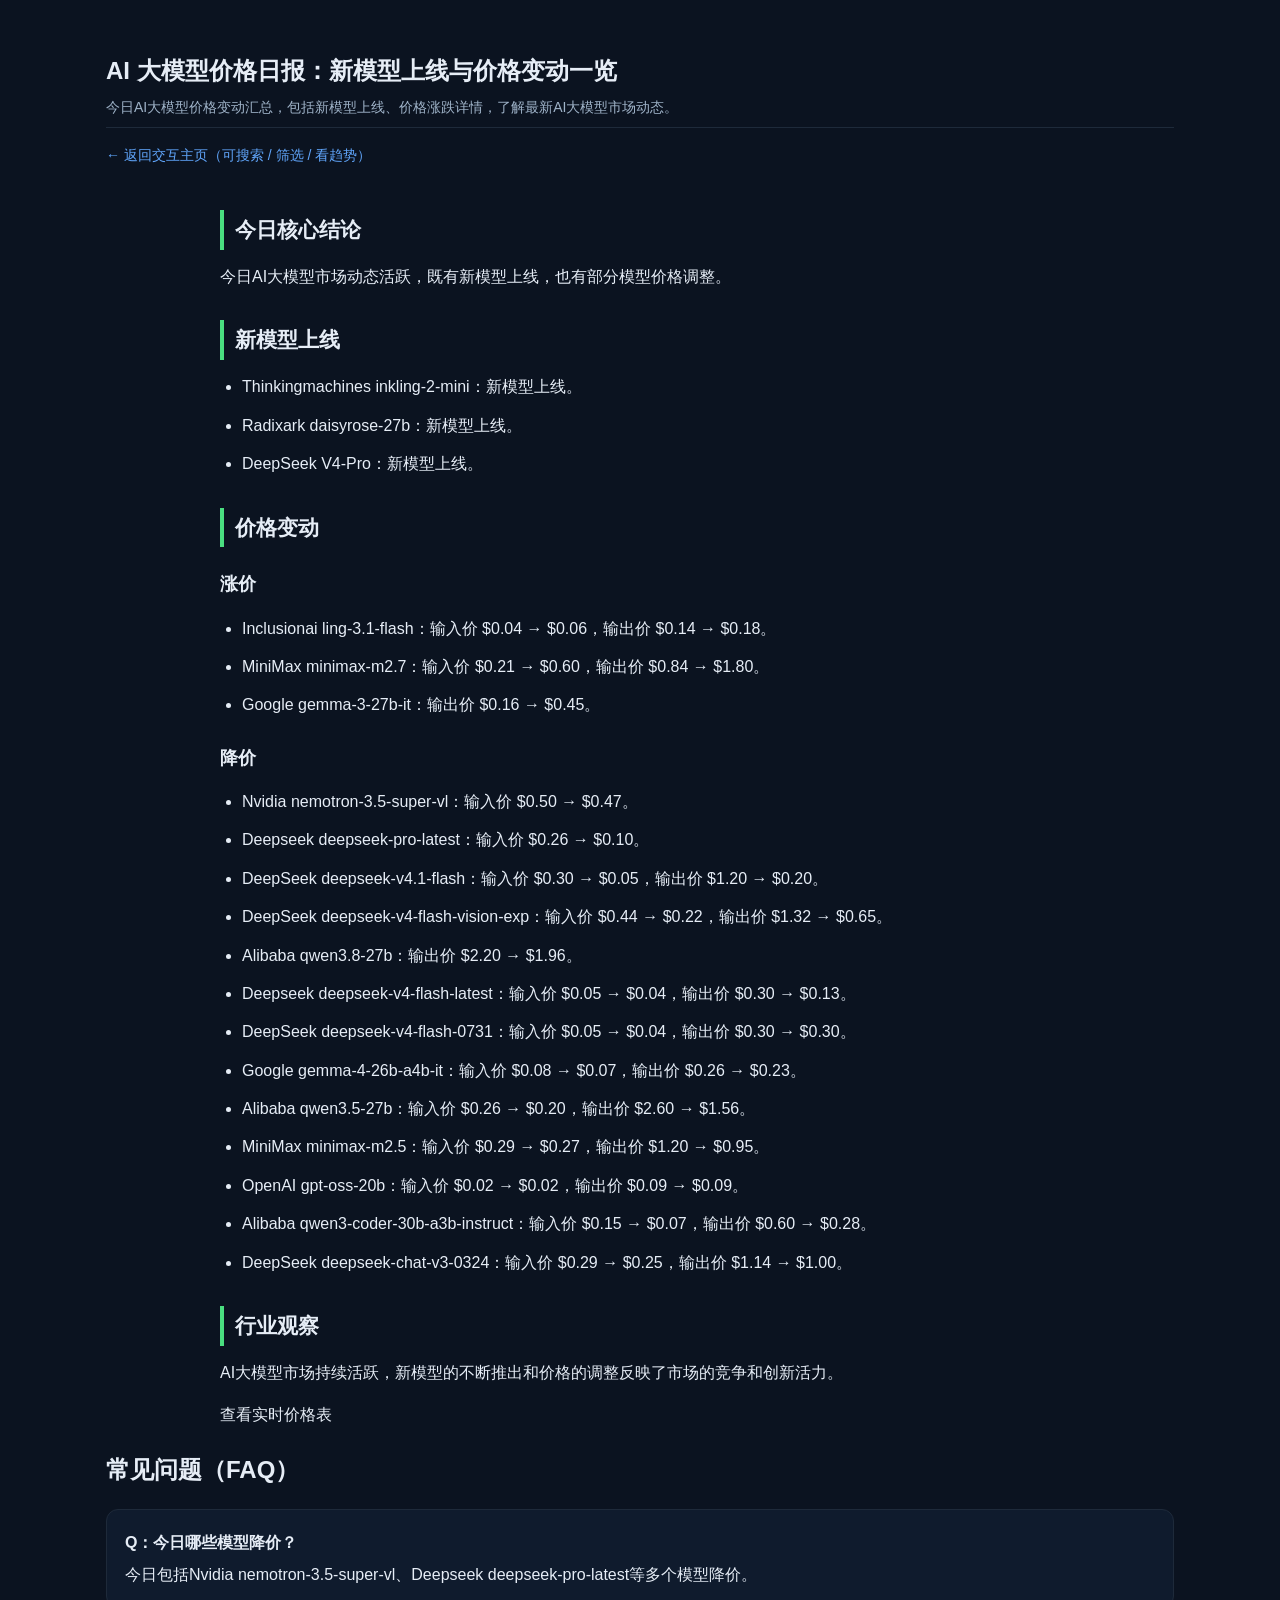
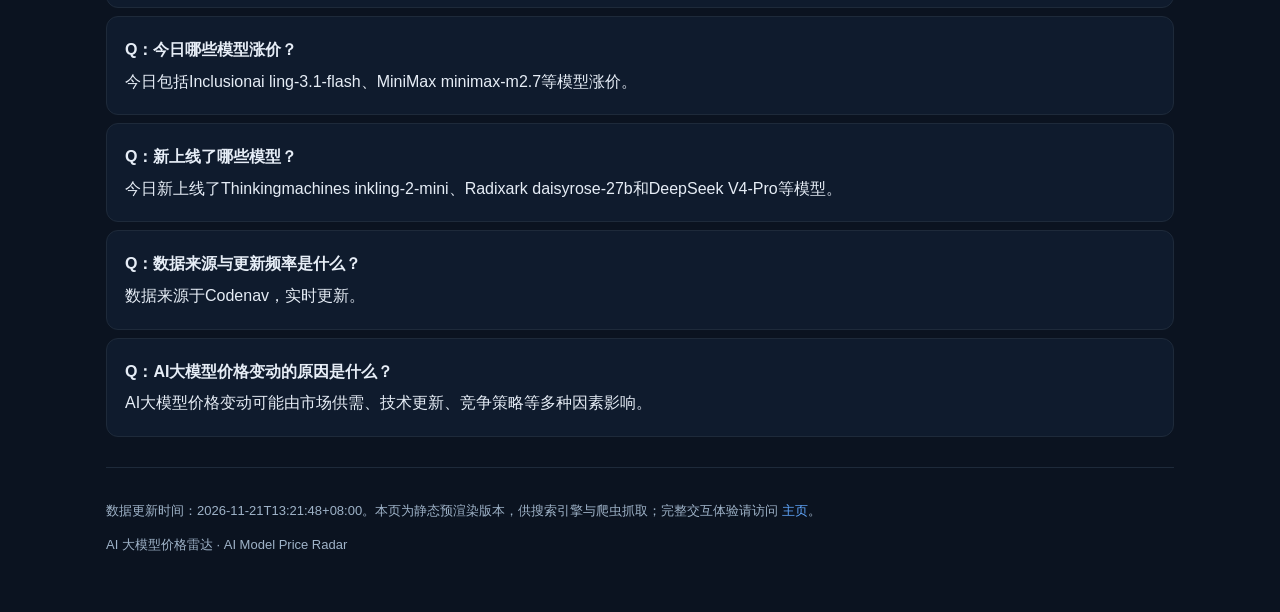
==== website/article.html @ 48f28171 "chore(data): daily price update 2026-11-21" ====
<!DOCTYPE html>
<html lang="zh-CN">
<head>
<meta charset="UTF-8">
<meta name="viewport" content="width=device-width, initial-scale=1.0">
<title>AI 大模型价格日报：新模型上线与价格变动一览</title>
<meta name="description" content="今日AI大模型价格变动汇总，包括新模型上线、价格涨跌详情，了解最新AI大模型市场动态。">
<meta name="keywords" content="AI大模型, 价格变动, 新模型上线, 价格日报, 降价, 涨价, OpenAI, DeepSeek, MiniMax, Alibaba">
<meta property="og:title" content="AI 大模型价格日报：新模型上线与价格变动一览">
<meta property="og:description" content="今日AI大模型价格变动汇总，包括新模型上线、价格涨跌详情，了解最新AI大模型市场动态。">
<meta property="og:type" content="article">
<link rel="canonical" href="https://www.codenav.cn/article.html">
<script type="application/ld+json">{"@context": "https://schema.org", "@type": "Article", "headline": "AI 大模型价格日报：新模型上线与价格变动一览", "description": "今日AI大模型价格变动汇总，包括新模型上线、价格涨跌详情，了解最新AI大模型市场动态。", "datePublished": "2026-11-21", "dateModified": "2026-11-21", "author": {"@type": "Organization", "name": "AI 大模型价格雷达"}, "publisher": {"@type": "Organization", "name": "AI 大模型价格雷达"}, "mainEntityOfPage": {"@type": "WebPage", "@id": "https://www.codenav.cn/article.html"}}</script>
<script type="application/ld+json">{"@context": "https://schema.org", "@type": "FAQPage", "mainEntity": [{"@type": "Question", "name": "今日哪些模型降价？", "acceptedAnswer": {"@type": "Answer", "text": "今日包括Nvidia nemotron-3.5-super-vl、Deepseek deepseek-pro-latest等多个模型降价。"}}, {"@type": "Question", "name": "今日哪些模型涨价？", "acceptedAnswer": {"@type": "Answer", "text": "今日包括Inclusionai ling-3.1-flash、MiniMax minimax-m2.7等模型涨价。"}}, {"@type": "Question", "name": "新上线了哪些模型？", "acceptedAnswer": {"@type": "Answer", "text": "今日新上线了Thinkingmachines inkling-2-mini、Radixark daisyrose-27b和DeepSeek V4-Pro等模型。"}}, {"@type": "Question", "name": "数据来源与更新频率是什么？", "acceptedAnswer": {"@type": "Answer", "text": "数据来源于Codenav，实时更新。"}}, {"@type": "Question", "name": "AI大模型价格变动的原因是什么？", "acceptedAnswer": {"@type": "Answer", "text": "AI大模型价格变动可能由市场供需、技术更新、竞争策略等多种因素影响。"}}]}</script>
</head>
<body>
<div class="container">
<header><h1>AI 大模型价格日报：新模型上线与价格变动一览</h1><p class="sub">今日AI大模型价格变动汇总，包括新模型上线、价格涨跌详情，了解最新AI大模型市场动态。</p></header>
<a class="back" href="https://www.codenav.cn/">← 返回交互主页（可搜索 / 筛选 / 看趋势）</a>
<div class="article"><h2>今日核心结论</h2>
<p>今日AI大模型市场动态活跃，既有新模型上线，也有部分模型价格调整。</p>
<h2>新模型上线</h2>
<ul>
<li><a href="https://www.thinkingmachines.ai/" target="_blank" rel="noopener">Thinkingmachines inkling-2-mini</a>：新模型上线。</li>
<li><a href="https://openrouter.ai/models/radixark/daisyrose-27b" target="_blank" rel="noopener">Radixark daisyrose-27b</a>：新模型上线。</li>
<li><a href="https://api-docs.deepseek.com/quick_start/pricing" target="_blank" rel="noopener">DeepSeek V4-Pro</a>：新模型上线。</li>
</ul>
<h2>价格变动</h2>
<h3>涨价</h3>
<ul>
<li><a href="https://huggingface.co/inclusionAI" target="_blank" rel="noopener">Inclusionai ling-3.1-flash</a>：输入价 $0.04 → $0.06，输出价 $0.14 → $0.18。</li>
<li><a href="https://platform.minimax.io/" target="_blank" rel="noopener">MiniMax minimax-m2.7</a>：输入价 $0.21 → $0.60，输出价 $0.84 → $1.80。</li>
<li><a href="https://ai.google.dev/pricing" target="_blank" rel="noopener">Google gemma-3-27b-it</a>：输出价 $0.16 → $0.45。</li>
</ul>
<h3>降价</h3>
<ul>
<li><a href="https://build.nvidia.com/" target="_blank" rel="noopener">Nvidia nemotron-3.5-super-vl</a>：输入价 $0.50 → $0.47。</li>
<li><a href="https://api-docs.deepseek.com/quick_start/pricing" target="_blank" rel="noopener">Deepseek deepseek-pro-latest</a>：输入价 $0.26 → $0.10。</li>
<li><a href="https://api-docs.deepseek.com/quick_start/pricing" target="_blank" rel="noopener">DeepSeek deepseek-v4.1-flash</a>：输入价 $0.30 → $0.05，输出价 $1.20 → $0.20。</li>
<li><a href="https://api-docs.deepseek.com/quick_start/pricing" target="_blank" rel="noopener">DeepSeek deepseek-v4-flash-vision-exp</a>：输入价 $0.44 → $0.22，输出价 $1.32 → $0.65。</li>
<li><a href="https://help.aliyun.com/zh/model-studio/models" target="_blank" rel="noopener">Alibaba qwen3.8-27b</a>：输出价 $2.20 → $1.96。</li>
<li><a href="https://api-docs.deepseek.com/quick_start/pricing" target="_blank" rel="noopener">Deepseek deepseek-v4-flash-latest</a>：输入价 $0.05 → $0.04，输出价 $0.30 → $0.13。</li>
<li><a href="https://api-docs.deepseek.com/quick_start/pricing" target="_blank" rel="noopener">DeepSeek deepseek-v4-flash-0731</a>：输入价 $0.05 → $0.04，输出价 $0.30 → $0.30。</li>
<li><a href="https://ai.google.dev/pricing" target="_blank" rel="noopener">Google gemma-4-26b-a4b-it</a>：输入价 $0.08 → $0.07，输出价 $0.26 → $0.23。</li>
<li><a href="https://help.aliyun.com/zh/model-studio/models" target="_blank" rel="noopener">Alibaba qwen3.5-27b</a>：输入价 $0.26 → $0.20，输出价 $2.60 → $1.56。</li>
<li><a href="https://platform.minimax.io/" target="_blank" rel="noopener">MiniMax minimax-m2.5</a>：输入价 $0.29 → $0.27，输出价 $1.20 → $0.95。</li>
<li><a href="https://openai.com/api/pricing/" target="_blank" rel="noopener">OpenAI gpt-oss-20b</a>：输入价 $0.02 → $0.02，输出价 $0.09 → $0.09。</li>
<li><a href="https://help.aliyun.com/zh/model-studio/models" target="_blank" rel="noopener">Alibaba qwen3-coder-30b-a3b-instruct</a>：输入价 $0.15 → $0.07，输出价 $0.60 → $0.28。</li>
<li><a href="https://api-docs.deepseek.com/quick_start/pricing" target="_blank" rel="noopener">DeepSeek deepseek-chat-v3-0324</a>：输入价 $0.29 → $0.25，输出价 $1.14 → $1.00。</li>
</ul>
<h2>行业观察</h2>
<p>AI大模型市场持续活跃，新模型的不断推出和价格的调整反映了市场的竞争和创新活力。</p>
<p><a href="https://www.codenav.cn/prices.html" target="_blank" rel="noopener">查看实时价格表</a></p></div>
<h2>常见问题（FAQ）</h2><div class='faq'><div class='card'><p><b>Q：今日哪些模型降价？</b></p><p>今日包括Nvidia nemotron-3.5-super-vl、Deepseek deepseek-pro-latest等多个模型降价。</p></div><div class='card'><p><b>Q：今日哪些模型涨价？</b></p><p>今日包括Inclusionai ling-3.1-flash、MiniMax minimax-m2.7等模型涨价。</p></div><div class='card'><p><b>Q：新上线了哪些模型？</b></p><p>今日新上线了Thinkingmachines inkling-2-mini、Radixark daisyrose-27b和DeepSeek V4-Pro等模型。</p></div><div class='card'><p><b>Q：数据来源与更新频率是什么？</b></p><p>数据来源于Codenav，实时更新。</p></div><div class='card'><p><b>Q：AI大模型价格变动的原因是什么？</b></p><p>AI大模型价格变动可能由市场供需、技术更新、竞争策略等多种因素影响。</p></div></div><style>
:root{--bg:#0b1320;--panel:#0f1b2d;--border:#1e2a3a;--text:#e6edf6;--dim:#9fb3c8;--accent:#4ade80;--blue:#60a5fa}
*{box-sizing:border-box}
body{margin:0;font-family:-apple-system,BlinkMacSystemFont,'Segoe UI',Roboto,'PingFang SC','Microsoft YaHei',sans-serif;background:var(--bg);color:var(--text);line-height:1.6}
.container{max-width:1100px;margin:0 auto;padding:24px 16px}
header{padding:28px 0 8px;border-bottom:1px solid var(--border)}
h1{font-size:24px;margin:0}
.sub{color:var(--dim);margin:6px 0 0;font-size:14px}
.back{display:inline-block;margin:16px 0;color:var(--blue);text-decoration:none;font-size:14px}
table{width:100%;border-collapse:collapse;margin:18px 0;font-size:14px}
th,td{border:1px solid var(--border);padding:9px 12px;text-align:left}
th{background:var(--panel);color:var(--dim);font-weight:600}
tr:nth-child(even) td{background:#0d1726}
a{color:var(--blue);text-decoration:none}
.badge{display:inline-block;padding:1px 8px;border-radius:6px;font-size:12px}
.b-long{background:rgba(74,222,128,.15);color:var(--accent)}
.b-lim{background:rgba(251,146,60,.18);color:#fb923c}
.card{background:var(--panel);border:1px solid var(--border);border-radius:12px;padding:14px 18px;margin:8px 0}
footer{margin-top:30px;padding:20px 0;color:var(--dim);font-size:13px;border-top:1px solid var(--border)}
</style><style>
.article{max-width:840px;line-height:1.9;font-size:16px;margin:0 auto}
.article h1{font-size:26px;margin:20px 0 12px}
.article h2{font-size:21px;margin:28px 0 10px;padding-left:11px;border-left:4px solid var(--accent)}
.article h3{font-size:18px;margin:20px 0 8px;color:var(--accent-blue)}
.article p{margin:12px 0}
.article ul{margin:12px 0;padding-left:22px}
.article li{margin:8px 0}
.article a{color:var(--accent-blue);text-decoration:none}
.faq .card p{margin:6px 0}
</style>
<footer>
<p>数据更新时间：2026-11-21T13:21:48+08:00。本页为静态预渲染版本，供搜索引擎与爬虫抓取；完整交互体验请访问 <a href="https://www.codenav.cn/">主页</a>。</p>
<p>AI 大模型价格雷达 · AI Model Price Radar</p>
</footer>
</div>
</body>
</html>
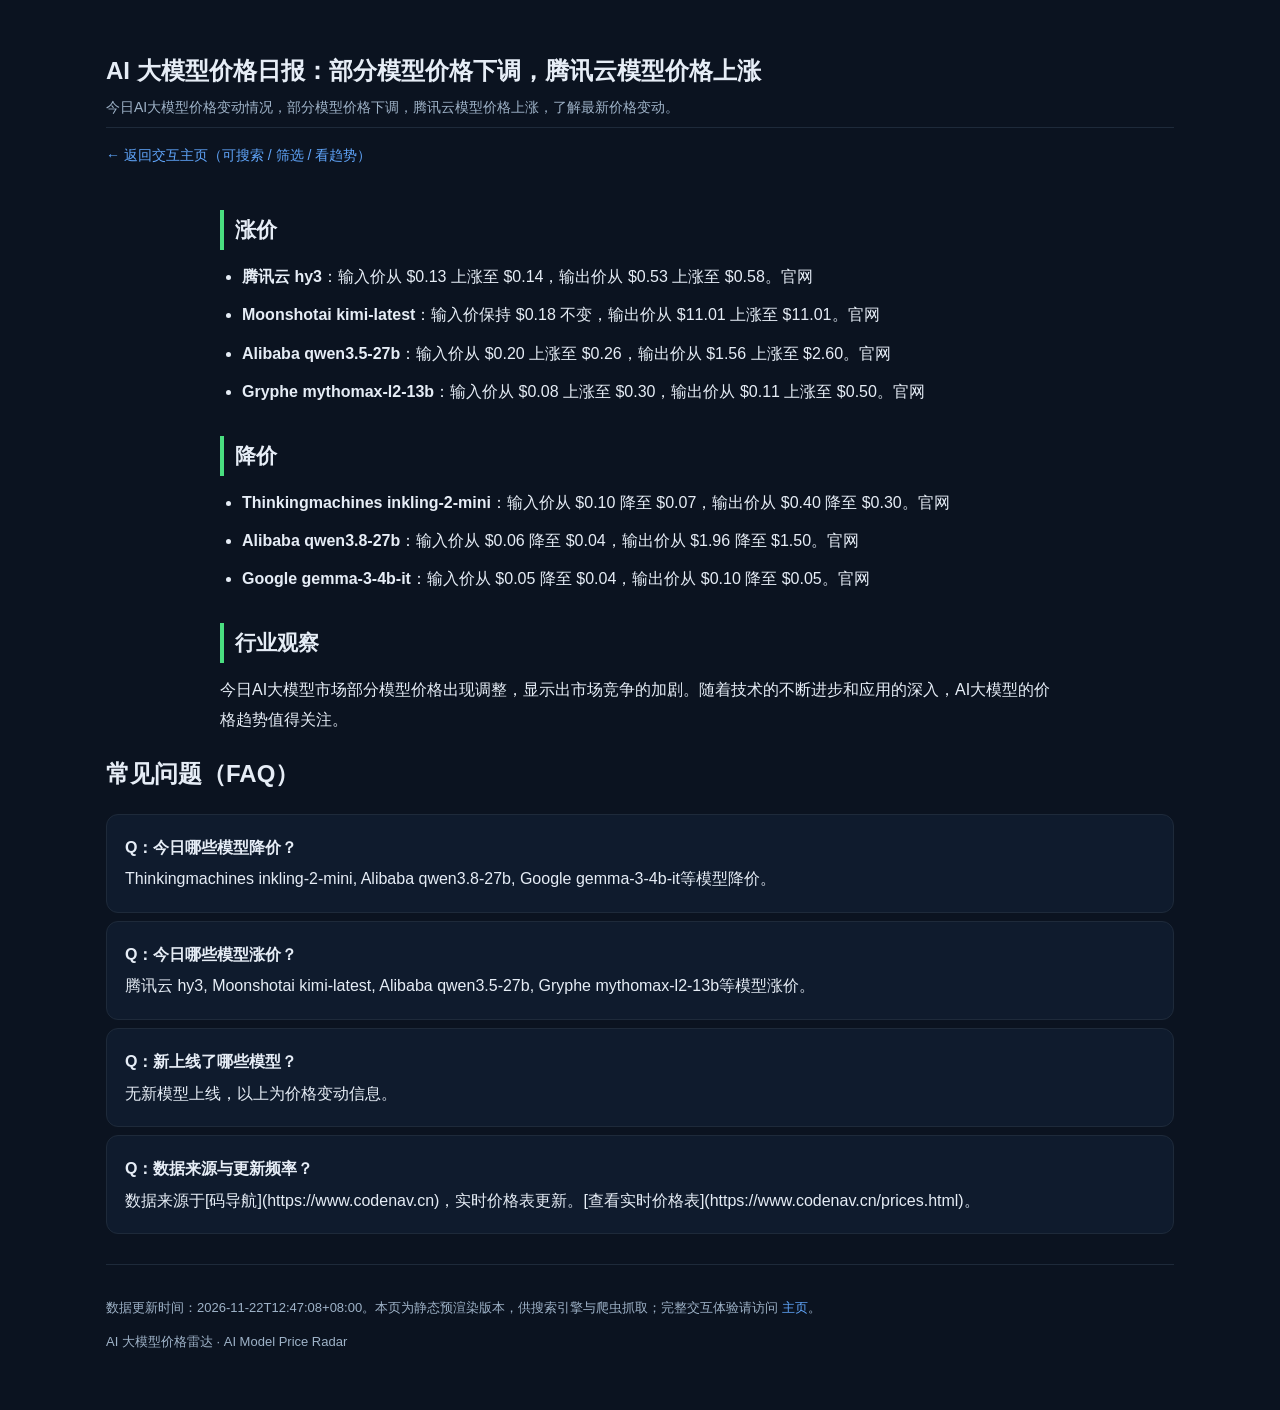
==== commit ed3f2ef8: "chore(data): daily price update 2026-11-22" ====
--- a/website/article.html
+++ b/website/article.html
@@ -3,55 +3,36 @@
 <head>
 <meta charset="UTF-8">
 <meta name="viewport" content="width=device-width, initial-scale=1.0">
-<title>AI 大模型价格日报：新模型上线与价格变动一览</title>
-<meta name="description" content="今日AI大模型价格变动汇总，包括新模型上线、价格涨跌详情，了解最新AI大模型市场动态。">
-<meta name="keywords" content="AI大模型, 价格变动, 新模型上线, 价格日报, 降价, 涨价, OpenAI, DeepSeek, MiniMax, Alibaba">
-<meta property="og:title" content="AI 大模型价格日报：新模型上线与价格变动一览">
-<meta property="og:description" content="今日AI大模型价格变动汇总，包括新模型上线、价格涨跌详情，了解最新AI大模型市场动态。">
+<title>AI 大模型价格日报：部分模型价格下调，腾讯云模型价格上涨</title>
+<meta name="description" content="今日AI大模型价格变动情况，部分模型价格下调，腾讯云模型价格上涨，了解最新价格变动。">
+<meta name="keywords" content="AI大模型, 价格变动, 降价, 涨价, Thinkingmachines, Alibaba, Tencent, Moonshotai, Google, Gryphe">
+<meta property="og:title" content="AI 大模型价格日报：部分模型价格下调，腾讯云模型价格上涨">
+<meta property="og:description" content="今日AI大模型价格变动情况，部分模型价格下调，腾讯云模型价格上涨，了解最新价格变动。">
 <meta property="og:type" content="article">
 <link rel="canonical" href="https://www.codenav.cn/article.html">
-<script type="application/ld+json">{"@context": "https://schema.org", "@type": "Article", "headline": "AI 大模型价格日报：新模型上线与价格变动一览", "description": "今日AI大模型价格变动汇总，包括新模型上线、价格涨跌详情，了解最新AI大模型市场动态。", "datePublished": "2026-11-21", "dateModified": "2026-11-21", "author": {"@type": "Organization", "name": "AI 大模型价格雷达"}, "publisher": {"@type": "Organization", "name": "AI 大模型价格雷达"}, "mainEntityOfPage": {"@type": "WebPage", "@id": "https://www.codenav.cn/article.html"}}</script>
-<script type="application/ld+json">{"@context": "https://schema.org", "@type": "FAQPage", "mainEntity": [{"@type": "Question", "name": "今日哪些模型降价？", "acceptedAnswer": {"@type": "Answer", "text": "今日包括Nvidia nemotron-3.5-super-vl、Deepseek deepseek-pro-latest等多个模型降价。"}}, {"@type": "Question", "name": "今日哪些模型涨价？", "acceptedAnswer": {"@type": "Answer", "text": "今日包括Inclusionai ling-3.1-flash、MiniMax minimax-m2.7等模型涨价。"}}, {"@type": "Question", "name": "新上线了哪些模型？", "acceptedAnswer": {"@type": "Answer", "text": "今日新上线了Thinkingmachines inkling-2-mini、Radixark daisyrose-27b和DeepSeek V4-Pro等模型。"}}, {"@type": "Question", "name": "数据来源与更新频率是什么？", "acceptedAnswer": {"@type": "Answer", "text": "数据来源于Codenav，实时更新。"}}, {"@type": "Question", "name": "AI大模型价格变动的原因是什么？", "acceptedAnswer": {"@type": "Answer", "text": "AI大模型价格变动可能由市场供需、技术更新、竞争策略等多种因素影响。"}}]}</script>
+<script type="application/ld+json">{"@context": "https://schema.org", "@type": "Article", "headline": "AI 大模型价格日报：部分模型价格下调，腾讯云模型价格上涨", "description": "今日AI大模型价格变动情况，部分模型价格下调，腾讯云模型价格上涨，了解最新价格变动。", "datePublished": "2026-11-22", "dateModified": "2026-11-22", "author": {"@type": "Organization", "name": "AI 大模型价格雷达"}, "publisher": {"@type": "Organization", "name": "AI 大模型价格雷达"}, "mainEntityOfPage": {"@type": "WebPage", "@id": "https://www.codenav.cn/article.html"}}</script>
+<script type="application/ld+json">{"@context": "https://schema.org", "@type": "FAQPage", "mainEntity": [{"@type": "Question", "name": "今日哪些模型降价？", "acceptedAnswer": {"@type": "Answer", "text": "Thinkingmachines inkling-2-mini, Alibaba qwen3.8-27b, Google gemma-3-4b-it等模型降价。"}}, {"@type": "Question", "name": "今日哪些模型涨价？", "acceptedAnswer": {"@type": "Answer", "text": "腾讯云 hy3, Moonshotai kimi-latest, Alibaba qwen3.5-27b, Gryphe mythomax-l2-13b等模型涨价。"}}, {"@type": "Question", "name": "新上线了哪些模型？", "acceptedAnswer": {"@type": "Answer", "text": "无新模型上线，以上为价格变动信息。"}}, {"@type": "Question", "name": "数据来源与更新频率？", "acceptedAnswer": {"@type": "Answer", "text": "数据来源于[码导航](https://www.codenav.cn)，实时价格表更新。[查看实时价格表](https://www.codenav.cn/prices.html)。"}}]}</script>
 </head>
 <body>
 <div class="container">
-<header><h1>AI 大模型价格日报：新模型上线与价格变动一览</h1><p class="sub">今日AI大模型价格变动汇总，包括新模型上线、价格涨跌详情，了解最新AI大模型市场动态。</p></header>
+<header><h1>AI 大模型价格日报：部分模型价格下调，腾讯云模型价格上涨</h1><p class="sub">今日AI大模型价格变动情况，部分模型价格下调，腾讯云模型价格上涨，了解最新价格变动。</p></header>
 <a class="back" href="https://www.codenav.cn/">← 返回交互主页（可搜索 / 筛选 / 看趋势）</a>
-<div class="article"><h2>今日核心结论</h2>
-<p>今日AI大模型市场动态活跃，既有新模型上线，也有部分模型价格调整。</p>
-<h2>新模型上线</h2>
+<div class="article"><h2>涨价</h2>
 <ul>
-<li><a href="https://www.thinkingmachines.ai/" target="_blank" rel="noopener">Thinkingmachines inkling-2-mini</a>：新模型上线。</li>
-<li><a href="https://openrouter.ai/models/radixark/daisyrose-27b" target="_blank" rel="noopener">Radixark daisyrose-27b</a>：新模型上线。</li>
-<li><a href="https://api-docs.deepseek.com/quick_start/pricing" target="_blank" rel="noopener">DeepSeek V4-Pro</a>：新模型上线。</li>
+<li><b>腾讯云 hy3</b>：输入价从 $0.13 上涨至 $0.14，输出价从 $0.53 上涨至 $0.58。<a href="https://cloud.tencent.com/product/hunyuan" target="_blank" rel="noopener">官网</a></li>
+<li><b>Moonshotai kimi-latest</b>：输入价保持 $0.18 不变，输出价从 $11.01 上涨至 $11.01。<a href="https://platform.moonshot.cn/" target="_blank" rel="noopener">官网</a></li>
+<li><b>Alibaba qwen3.5-27b</b>：输入价从 $0.20 上涨至 $0.26，输出价从 $1.56 上涨至 $2.60。<a href="https://help.aliyun.com/zh/model-studio/models" target="_blank" rel="noopener">官网</a></li>
+<li><b>Gryphe mythomax-l2-13b</b>：输入价从 $0.08 上涨至 $0.30，输出价从 $0.11 上涨至 $0.50。<a href="https://huggingface.co/Gryphe" target="_blank" rel="noopener">官网</a></li>
 </ul>
-<h2>价格变动</h2>
-<h3>涨价</h3>
+<h2>降价</h2>
 <ul>
-<li><a href="https://huggingface.co/inclusionAI" target="_blank" rel="noopener">Inclusionai ling-3.1-flash</a>：输入价 $0.04 → $0.06，输出价 $0.14 → $0.18。</li>
-<li><a href="https://platform.minimax.io/" target="_blank" rel="noopener">MiniMax minimax-m2.7</a>：输入价 $0.21 → $0.60，输出价 $0.84 → $1.80。</li>
-<li><a href="https://ai.google.dev/pricing" target="_blank" rel="noopener">Google gemma-3-27b-it</a>：输出价 $0.16 → $0.45。</li>
-</ul>
-<h3>降价</h3>
-<ul>
-<li><a href="https://build.nvidia.com/" target="_blank" rel="noopener">Nvidia nemotron-3.5-super-vl</a>：输入价 $0.50 → $0.47。</li>
-<li><a href="https://api-docs.deepseek.com/quick_start/pricing" target="_blank" rel="noopener">Deepseek deepseek-pro-latest</a>：输入价 $0.26 → $0.10。</li>
-<li><a href="https://api-docs.deepseek.com/quick_start/pricing" target="_blank" rel="noopener">DeepSeek deepseek-v4.1-flash</a>：输入价 $0.30 → $0.05，输出价 $1.20 → $0.20。</li>
-<li><a href="https://api-docs.deepseek.com/quick_start/pricing" target="_blank" rel="noopener">DeepSeek deepseek-v4-flash-vision-exp</a>：输入价 $0.44 → $0.22，输出价 $1.32 → $0.65。</li>
-<li><a href="https://help.aliyun.com/zh/model-studio/models" target="_blank" rel="noopener">Alibaba qwen3.8-27b</a>：输出价 $2.20 → $1.96。</li>
-<li><a href="https://api-docs.deepseek.com/quick_start/pricing" target="_blank" rel="noopener">Deepseek deepseek-v4-flash-latest</a>：输入价 $0.05 → $0.04，输出价 $0.30 → $0.13。</li>
-<li><a href="https://api-docs.deepseek.com/quick_start/pricing" target="_blank" rel="noopener">DeepSeek deepseek-v4-flash-0731</a>：输入价 $0.05 → $0.04，输出价 $0.30 → $0.30。</li>
-<li><a href="https://ai.google.dev/pricing" target="_blank" rel="noopener">Google gemma-4-26b-a4b-it</a>：输入价 $0.08 → $0.07，输出价 $0.26 → $0.23。</li>
-<li><a href="https://help.aliyun.com/zh/model-studio/models" target="_blank" rel="noopener">Alibaba qwen3.5-27b</a>：输入价 $0.26 → $0.20，输出价 $2.60 → $1.56。</li>
-<li><a href="https://platform.minimax.io/" target="_blank" rel="noopener">MiniMax minimax-m2.5</a>：输入价 $0.29 → $0.27，输出价 $1.20 → $0.95。</li>
-<li><a href="https://openai.com/api/pricing/" target="_blank" rel="noopener">OpenAI gpt-oss-20b</a>：输入价 $0.02 → $0.02，输出价 $0.09 → $0.09。</li>
-<li><a href="https://help.aliyun.com/zh/model-studio/models" target="_blank" rel="noopener">Alibaba qwen3-coder-30b-a3b-instruct</a>：输入价 $0.15 → $0.07，输出价 $0.60 → $0.28。</li>
-<li><a href="https://api-docs.deepseek.com/quick_start/pricing" target="_blank" rel="noopener">DeepSeek deepseek-chat-v3-0324</a>：输入价 $0.29 → $0.25，输出价 $1.14 → $1.00。</li>
+<li><b>Thinkingmachines inkling-2-mini</b>：输入价从 $0.10 降至 $0.07，输出价从 $0.40 降至 $0.30。<a href="https://www.thinkingmachines.ai/" target="_blank" rel="noopener">官网</a></li>
+<li><b>Alibaba qwen3.8-27b</b>：输入价从 $0.06 降至 $0.04，输出价从 $1.96 降至 $1.50。<a href="https://help.aliyun.com/zh/model-studio/models" target="_blank" rel="noopener">官网</a></li>
+<li><b>Google gemma-3-4b-it</b>：输入价从 $0.05 降至 $0.04，输出价从 $0.10 降至 $0.05。<a href="https://ai.google.dev/pricing" target="_blank" rel="noopener">官网</a></li>
 </ul>
 <h2>行业观察</h2>
-<p>AI大模型市场持续活跃，新模型的不断推出和价格的调整反映了市场的竞争和创新活力。</p>
-<p><a href="https://www.codenav.cn/prices.html" target="_blank" rel="noopener">查看实时价格表</a></p></div>
-<h2>常见问题（FAQ）</h2><div class='faq'><div class='card'><p><b>Q：今日哪些模型降价？</b></p><p>今日包括Nvidia nemotron-3.5-super-vl、Deepseek deepseek-pro-latest等多个模型降价。</p></div><div class='card'><p><b>Q：今日哪些模型涨价？</b></p><p>今日包括Inclusionai ling-3.1-flash、MiniMax minimax-m2.7等模型涨价。</p></div><div class='card'><p><b>Q：新上线了哪些模型？</b></p><p>今日新上线了Thinkingmachines inkling-2-mini、Radixark daisyrose-27b和DeepSeek V4-Pro等模型。</p></div><div class='card'><p><b>Q：数据来源与更新频率是什么？</b></p><p>数据来源于Codenav，实时更新。</p></div><div class='card'><p><b>Q：AI大模型价格变动的原因是什么？</b></p><p>AI大模型价格变动可能由市场供需、技术更新、竞争策略等多种因素影响。</p></div></div><style>
+<p>今日AI大模型市场部分模型价格出现调整，显示出市场竞争的加剧。随着技术的不断进步和应用的深入，AI大模型的价格趋势值得关注。</p></div>
+<h2>常见问题（FAQ）</h2><div class='faq'><div class='card'><p><b>Q：今日哪些模型降价？</b></p><p>Thinkingmachines inkling-2-mini, Alibaba qwen3.8-27b, Google gemma-3-4b-it等模型降价。</p></div><div class='card'><p><b>Q：今日哪些模型涨价？</b></p><p>腾讯云 hy3, Moonshotai kimi-latest, Alibaba qwen3.5-27b, Gryphe mythomax-l2-13b等模型涨价。</p></div><div class='card'><p><b>Q：新上线了哪些模型？</b></p><p>无新模型上线，以上为价格变动信息。</p></div><div class='card'><p><b>Q：数据来源与更新频率？</b></p><p>数据来源于[码导航](https://www.codenav.cn)，实时价格表更新。[查看实时价格表](https://www.codenav.cn/prices.html)。</p></div></div><style>
 :root{--bg:#0b1320;--panel:#0f1b2d;--border:#1e2a3a;--text:#e6edf6;--dim:#9fb3c8;--accent:#4ade80;--blue:#60a5fa}
 *{box-sizing:border-box}
 body{margin:0;font-family:-apple-system,BlinkMacSystemFont,'Segoe UI',Roboto,'PingFang SC','Microsoft YaHei',sans-serif;background:var(--bg);color:var(--text);line-height:1.6}
@@ -82,7 +63,7 @@
 .faq .card p{margin:6px 0}
 </style>
 <footer>
-<p>数据更新时间：2026-11-21T13:21:48+08:00。本页为静态预渲染版本，供搜索引擎与爬虫抓取；完整交互体验请访问 <a href="https://www.codenav.cn/">主页</a>。</p>
+<p>数据更新时间：2026-11-22T12:47:08+08:00。本页为静态预渲染版本，供搜索引擎与爬虫抓取；完整交互体验请访问 <a href="https://www.codenav.cn/">主页</a>。</p>
 <p>AI 大模型价格雷达 · AI Model Price Radar</p>
 </footer>
 </div>
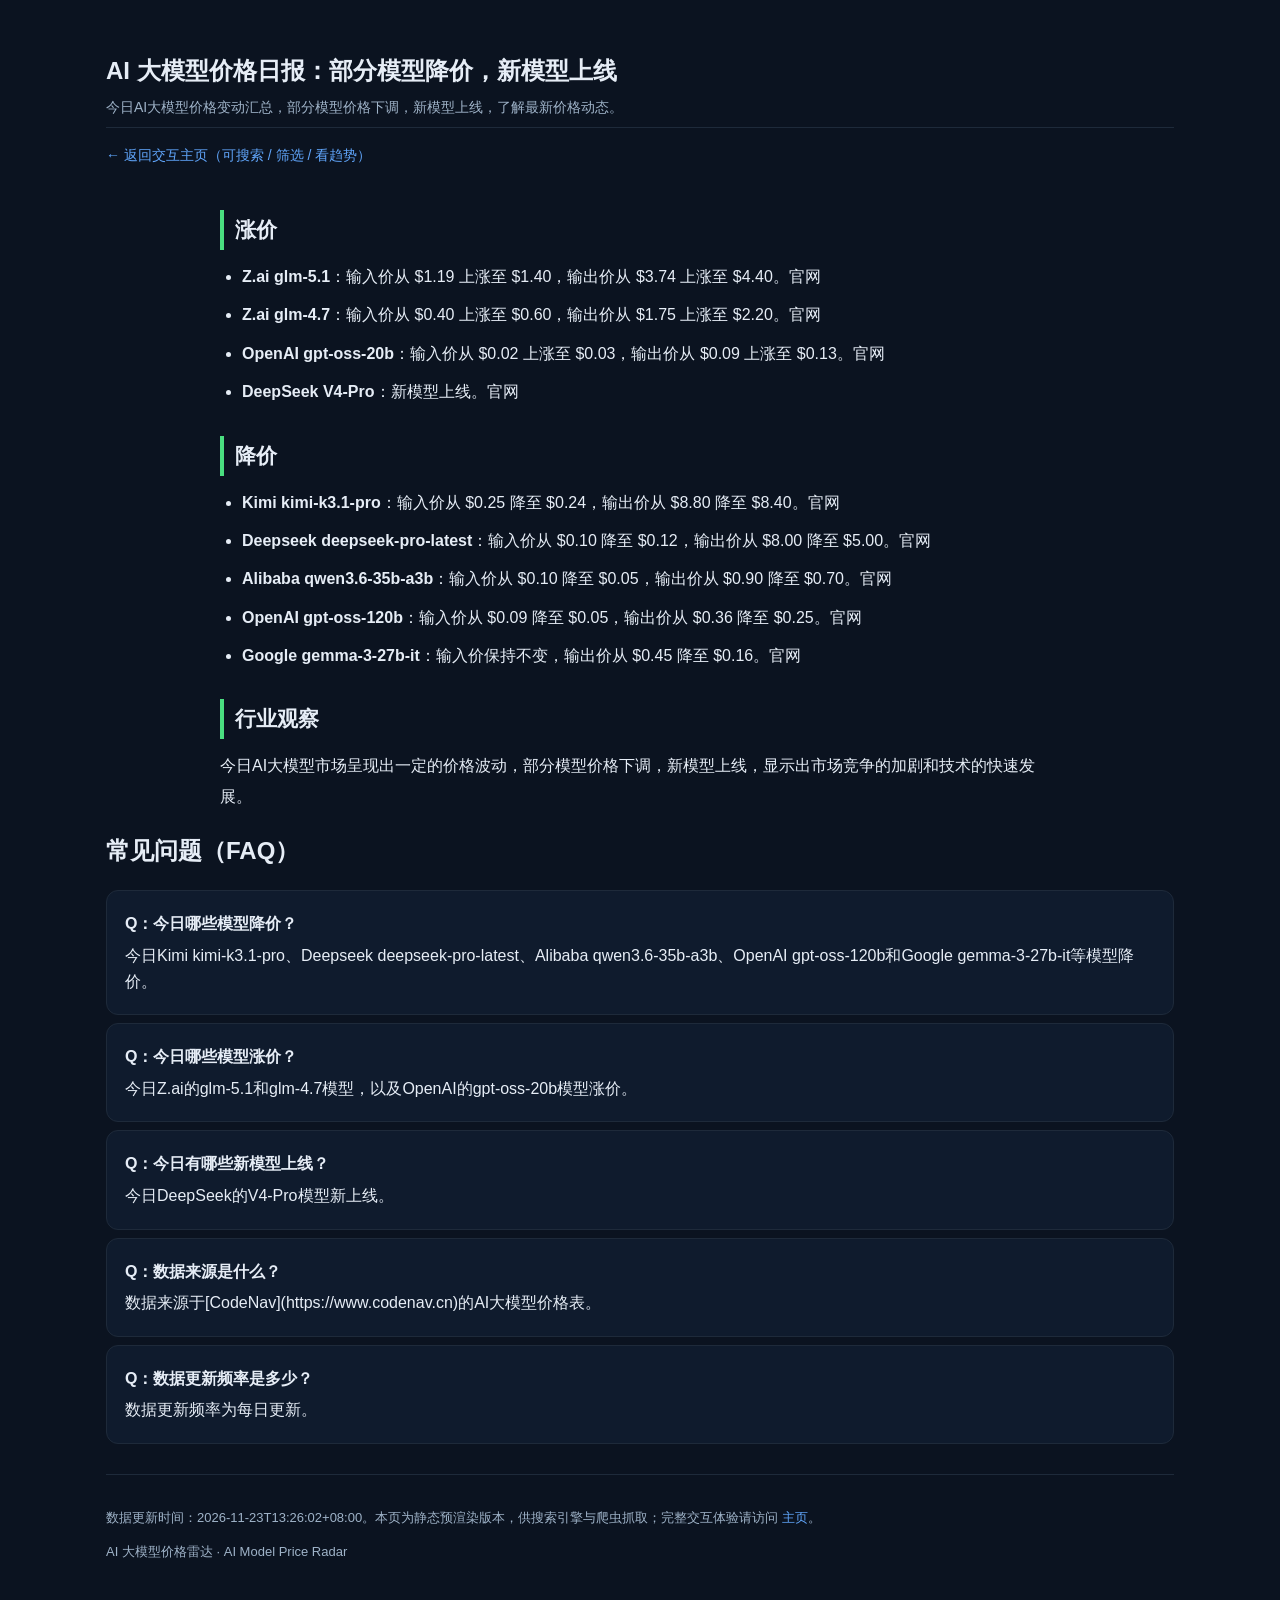
==== commit a431043c: "chore(data): daily price update 2026-11-23" ====
--- a/website/article.html
+++ b/website/article.html
@@ -3,36 +3,38 @@
 <head>
 <meta charset="UTF-8">
 <meta name="viewport" content="width=device-width, initial-scale=1.0">
-<title>AI 大模型价格日报：部分模型价格下调，腾讯云模型价格上涨</title>
-<meta name="description" content="今日AI大模型价格变动情况，部分模型价格下调，腾讯云模型价格上涨，了解最新价格变动。">
-<meta name="keywords" content="AI大模型, 价格变动, 降价, 涨价, Thinkingmachines, Alibaba, Tencent, Moonshotai, Google, Gryphe">
-<meta property="og:title" content="AI 大模型价格日报：部分模型价格下调，腾讯云模型价格上涨">
-<meta property="og:description" content="今日AI大模型价格变动情况，部分模型价格下调，腾讯云模型价格上涨，了解最新价格变动。">
+<title>AI 大模型价格日报：部分模型降价，新模型上线</title>
+<meta name="description" content="今日AI大模型价格变动汇总，部分模型价格下调，新模型上线，了解最新价格动态。">
+<meta name="keywords" content="AI大模型, 价格变动, 降价, 涨价, 新模型, OpenAI, DeepSeek, Alibaba, Z.ai">
+<meta property="og:title" content="AI 大模型价格日报：部分模型降价，新模型上线">
+<meta property="og:description" content="今日AI大模型价格变动汇总，部分模型价格下调，新模型上线，了解最新价格动态。">
 <meta property="og:type" content="article">
 <link rel="canonical" href="https://www.codenav.cn/article.html">
-<script type="application/ld+json">{"@context": "https://schema.org", "@type": "Article", "headline": "AI 大模型价格日报：部分模型价格下调，腾讯云模型价格上涨", "description": "今日AI大模型价格变动情况，部分模型价格下调，腾讯云模型价格上涨，了解最新价格变动。", "datePublished": "2026-11-22", "dateModified": "2026-11-22", "author": {"@type": "Organization", "name": "AI 大模型价格雷达"}, "publisher": {"@type": "Organization", "name": "AI 大模型价格雷达"}, "mainEntityOfPage": {"@type": "WebPage", "@id": "https://www.codenav.cn/article.html"}}</script>
-<script type="application/ld+json">{"@context": "https://schema.org", "@type": "FAQPage", "mainEntity": [{"@type": "Question", "name": "今日哪些模型降价？", "acceptedAnswer": {"@type": "Answer", "text": "Thinkingmachines inkling-2-mini, Alibaba qwen3.8-27b, Google gemma-3-4b-it等模型降价。"}}, {"@type": "Question", "name": "今日哪些模型涨价？", "acceptedAnswer": {"@type": "Answer", "text": "腾讯云 hy3, Moonshotai kimi-latest, Alibaba qwen3.5-27b, Gryphe mythomax-l2-13b等模型涨价。"}}, {"@type": "Question", "name": "新上线了哪些模型？", "acceptedAnswer": {"@type": "Answer", "text": "无新模型上线，以上为价格变动信息。"}}, {"@type": "Question", "name": "数据来源与更新频率？", "acceptedAnswer": {"@type": "Answer", "text": "数据来源于[码导航](https://www.codenav.cn)，实时价格表更新。[查看实时价格表](https://www.codenav.cn/prices.html)。"}}]}</script>
+<script type="application/ld+json">{"@context": "https://schema.org", "@type": "Article", "headline": "AI 大模型价格日报：部分模型降价，新模型上线", "description": "今日AI大模型价格变动汇总，部分模型价格下调，新模型上线，了解最新价格动态。", "datePublished": "2026-11-23", "dateModified": "2026-11-23", "author": {"@type": "Organization", "name": "AI 大模型价格雷达"}, "publisher": {"@type": "Organization", "name": "AI 大模型价格雷达"}, "mainEntityOfPage": {"@type": "WebPage", "@id": "https://www.codenav.cn/article.html"}}</script>
+<script type="application/ld+json">{"@context": "https://schema.org", "@type": "FAQPage", "mainEntity": [{"@type": "Question", "name": "今日哪些模型降价？", "acceptedAnswer": {"@type": "Answer", "text": "今日Kimi kimi-k3.1-pro、Deepseek deepseek-pro-latest、Alibaba qwen3.6-35b-a3b、OpenAI gpt-oss-120b和Google gemma-3-27b-it等模型降价。"}}, {"@type": "Question", "name": "今日哪些模型涨价？", "acceptedAnswer": {"@type": "Answer", "text": "今日Z.ai的glm-5.1和glm-4.7模型，以及OpenAI的gpt-oss-20b模型涨价。"}}, {"@type": "Question", "name": "今日有哪些新模型上线？", "acceptedAnswer": {"@type": "Answer", "text": "今日DeepSeek的V4-Pro模型新上线。"}}, {"@type": "Question", "name": "数据来源是什么？", "acceptedAnswer": {"@type": "Answer", "text": "数据来源于[CodeNav](https://www.codenav.cn)的AI大模型价格表。"}}, {"@type": "Question", "name": "数据更新频率是多少？", "acceptedAnswer": {"@type": "Answer", "text": "数据更新频率为每日更新。"}}]}</script>
 </head>
 <body>
 <div class="container">
-<header><h1>AI 大模型价格日报：部分模型价格下调，腾讯云模型价格上涨</h1><p class="sub">今日AI大模型价格变动情况，部分模型价格下调，腾讯云模型价格上涨，了解最新价格变动。</p></header>
+<header><h1>AI 大模型价格日报：部分模型降价，新模型上线</h1><p class="sub">今日AI大模型价格变动汇总，部分模型价格下调，新模型上线，了解最新价格动态。</p></header>
 <a class="back" href="https://www.codenav.cn/">← 返回交互主页（可搜索 / 筛选 / 看趋势）</a>
 <div class="article"><h2>涨价</h2>
 <ul>
-<li><b>腾讯云 hy3</b>：输入价从 $0.13 上涨至 $0.14，输出价从 $0.53 上涨至 $0.58。<a href="https://cloud.tencent.com/product/hunyuan" target="_blank" rel="noopener">官网</a></li>
-<li><b>Moonshotai kimi-latest</b>：输入价保持 $0.18 不变，输出价从 $11.01 上涨至 $11.01。<a href="https://platform.moonshot.cn/" target="_blank" rel="noopener">官网</a></li>
-<li><b>Alibaba qwen3.5-27b</b>：输入价从 $0.20 上涨至 $0.26，输出价从 $1.56 上涨至 $2.60。<a href="https://help.aliyun.com/zh/model-studio/models" target="_blank" rel="noopener">官网</a></li>
-<li><b>Gryphe mythomax-l2-13b</b>：输入价从 $0.08 上涨至 $0.30，输出价从 $0.11 上涨至 $0.50。<a href="https://huggingface.co/Gryphe" target="_blank" rel="noopener">官网</a></li>
+<li><b>Z.ai glm-5.1</b>：输入价从 $1.19 上涨至 $1.40，输出价从 $3.74 上涨至 $4.40。<a href="https://z.ai/" target="_blank" rel="noopener">官网</a></li>
+<li><b>Z.ai glm-4.7</b>：输入价从 $0.40 上涨至 $0.60，输出价从 $1.75 上涨至 $2.20。<a href="https://z.ai/" target="_blank" rel="noopener">官网</a></li>
+<li><b>OpenAI gpt-oss-20b</b>：输入价从 $0.02 上涨至 $0.03，输出价从 $0.09 上涨至 $0.13。<a href="https://openai.com/api/pricing/" target="_blank" rel="noopener">官网</a></li>
+<li><b>DeepSeek V4-Pro</b>：新模型上线。<a href="https://api-docs.deepseek.com/quick_start/pricing" target="_blank" rel="noopener">官网</a></li>
 </ul>
 <h2>降价</h2>
 <ul>
-<li><b>Thinkingmachines inkling-2-mini</b>：输入价从 $0.10 降至 $0.07，输出价从 $0.40 降至 $0.30。<a href="https://www.thinkingmachines.ai/" target="_blank" rel="noopener">官网</a></li>
-<li><b>Alibaba qwen3.8-27b</b>：输入价从 $0.06 降至 $0.04，输出价从 $1.96 降至 $1.50。<a href="https://help.aliyun.com/zh/model-studio/models" target="_blank" rel="noopener">官网</a></li>
-<li><b>Google gemma-3-4b-it</b>：输入价从 $0.05 降至 $0.04，输出价从 $0.10 降至 $0.05。<a href="https://ai.google.dev/pricing" target="_blank" rel="noopener">官网</a></li>
+<li><b>Kimi kimi-k3.1-pro</b>：输入价从 $0.25 降至 $0.24，输出价从 $8.80 降至 $8.40。<a href="https://platform.moonshot.cn/" target="_blank" rel="noopener">官网</a></li>
+<li><b>Deepseek deepseek-pro-latest</b>：输入价从 $0.10 降至 $0.12，输出价从 $8.00 降至 $5.00。<a href="https://api-docs.deepseek.com/quick_start/pricing" target="_blank" rel="noopener">官网</a></li>
+<li><b>Alibaba qwen3.6-35b-a3b</b>：输入价从 $0.10 降至 $0.05，输出价从 $0.90 降至 $0.70。<a href="https://help.aliyun.com/zh/model-studio/models" target="_blank" rel="noopener">官网</a></li>
+<li><b>OpenAI gpt-oss-120b</b>：输入价从 $0.09 降至 $0.05，输出价从 $0.36 降至 $0.25。<a href="https://openai.com/api/pricing/" target="_blank" rel="noopener">官网</a></li>
+<li><b>Google gemma-3-27b-it</b>：输入价保持不变，输出价从 $0.45 降至 $0.16。<a href="https://ai.google.dev/pricing" target="_blank" rel="noopener">官网</a></li>
 </ul>
 <h2>行业观察</h2>
-<p>今日AI大模型市场部分模型价格出现调整，显示出市场竞争的加剧。随着技术的不断进步和应用的深入，AI大模型的价格趋势值得关注。</p></div>
-<h2>常见问题（FAQ）</h2><div class='faq'><div class='card'><p><b>Q：今日哪些模型降价？</b></p><p>Thinkingmachines inkling-2-mini, Alibaba qwen3.8-27b, Google gemma-3-4b-it等模型降价。</p></div><div class='card'><p><b>Q：今日哪些模型涨价？</b></p><p>腾讯云 hy3, Moonshotai kimi-latest, Alibaba qwen3.5-27b, Gryphe mythomax-l2-13b等模型涨价。</p></div><div class='card'><p><b>Q：新上线了哪些模型？</b></p><p>无新模型上线，以上为价格变动信息。</p></div><div class='card'><p><b>Q：数据来源与更新频率？</b></p><p>数据来源于[码导航](https://www.codenav.cn)，实时价格表更新。[查看实时价格表](https://www.codenav.cn/prices.html)。</p></div></div><style>
+<p>今日AI大模型市场呈现出一定的价格波动，部分模型价格下调，新模型上线，显示出市场竞争的加剧和技术的快速发展。</p></div>
+<h2>常见问题（FAQ）</h2><div class='faq'><div class='card'><p><b>Q：今日哪些模型降价？</b></p><p>今日Kimi kimi-k3.1-pro、Deepseek deepseek-pro-latest、Alibaba qwen3.6-35b-a3b、OpenAI gpt-oss-120b和Google gemma-3-27b-it等模型降价。</p></div><div class='card'><p><b>Q：今日哪些模型涨价？</b></p><p>今日Z.ai的glm-5.1和glm-4.7模型，以及OpenAI的gpt-oss-20b模型涨价。</p></div><div class='card'><p><b>Q：今日有哪些新模型上线？</b></p><p>今日DeepSeek的V4-Pro模型新上线。</p></div><div class='card'><p><b>Q：数据来源是什么？</b></p><p>数据来源于[CodeNav](https://www.codenav.cn)的AI大模型价格表。</p></div><div class='card'><p><b>Q：数据更新频率是多少？</b></p><p>数据更新频率为每日更新。</p></div></div><style>
 :root{--bg:#0b1320;--panel:#0f1b2d;--border:#1e2a3a;--text:#e6edf6;--dim:#9fb3c8;--accent:#4ade80;--blue:#60a5fa}
 *{box-sizing:border-box}
 body{margin:0;font-family:-apple-system,BlinkMacSystemFont,'Segoe UI',Roboto,'PingFang SC','Microsoft YaHei',sans-serif;background:var(--bg);color:var(--text);line-height:1.6}
@@ -63,7 +65,7 @@
 .faq .card p{margin:6px 0}
 </style>
 <footer>
-<p>数据更新时间：2026-11-22T12:47:08+08:00。本页为静态预渲染版本，供搜索引擎与爬虫抓取；完整交互体验请访问 <a href="https://www.codenav.cn/">主页</a>。</p>
+<p>数据更新时间：2026-11-23T13:26:02+08:00。本页为静态预渲染版本，供搜索引擎与爬虫抓取；完整交互体验请访问 <a href="https://www.codenav.cn/">主页</a>。</p>
 <p>AI 大模型价格雷达 · AI Model Price Radar</p>
 </footer>
 </div>
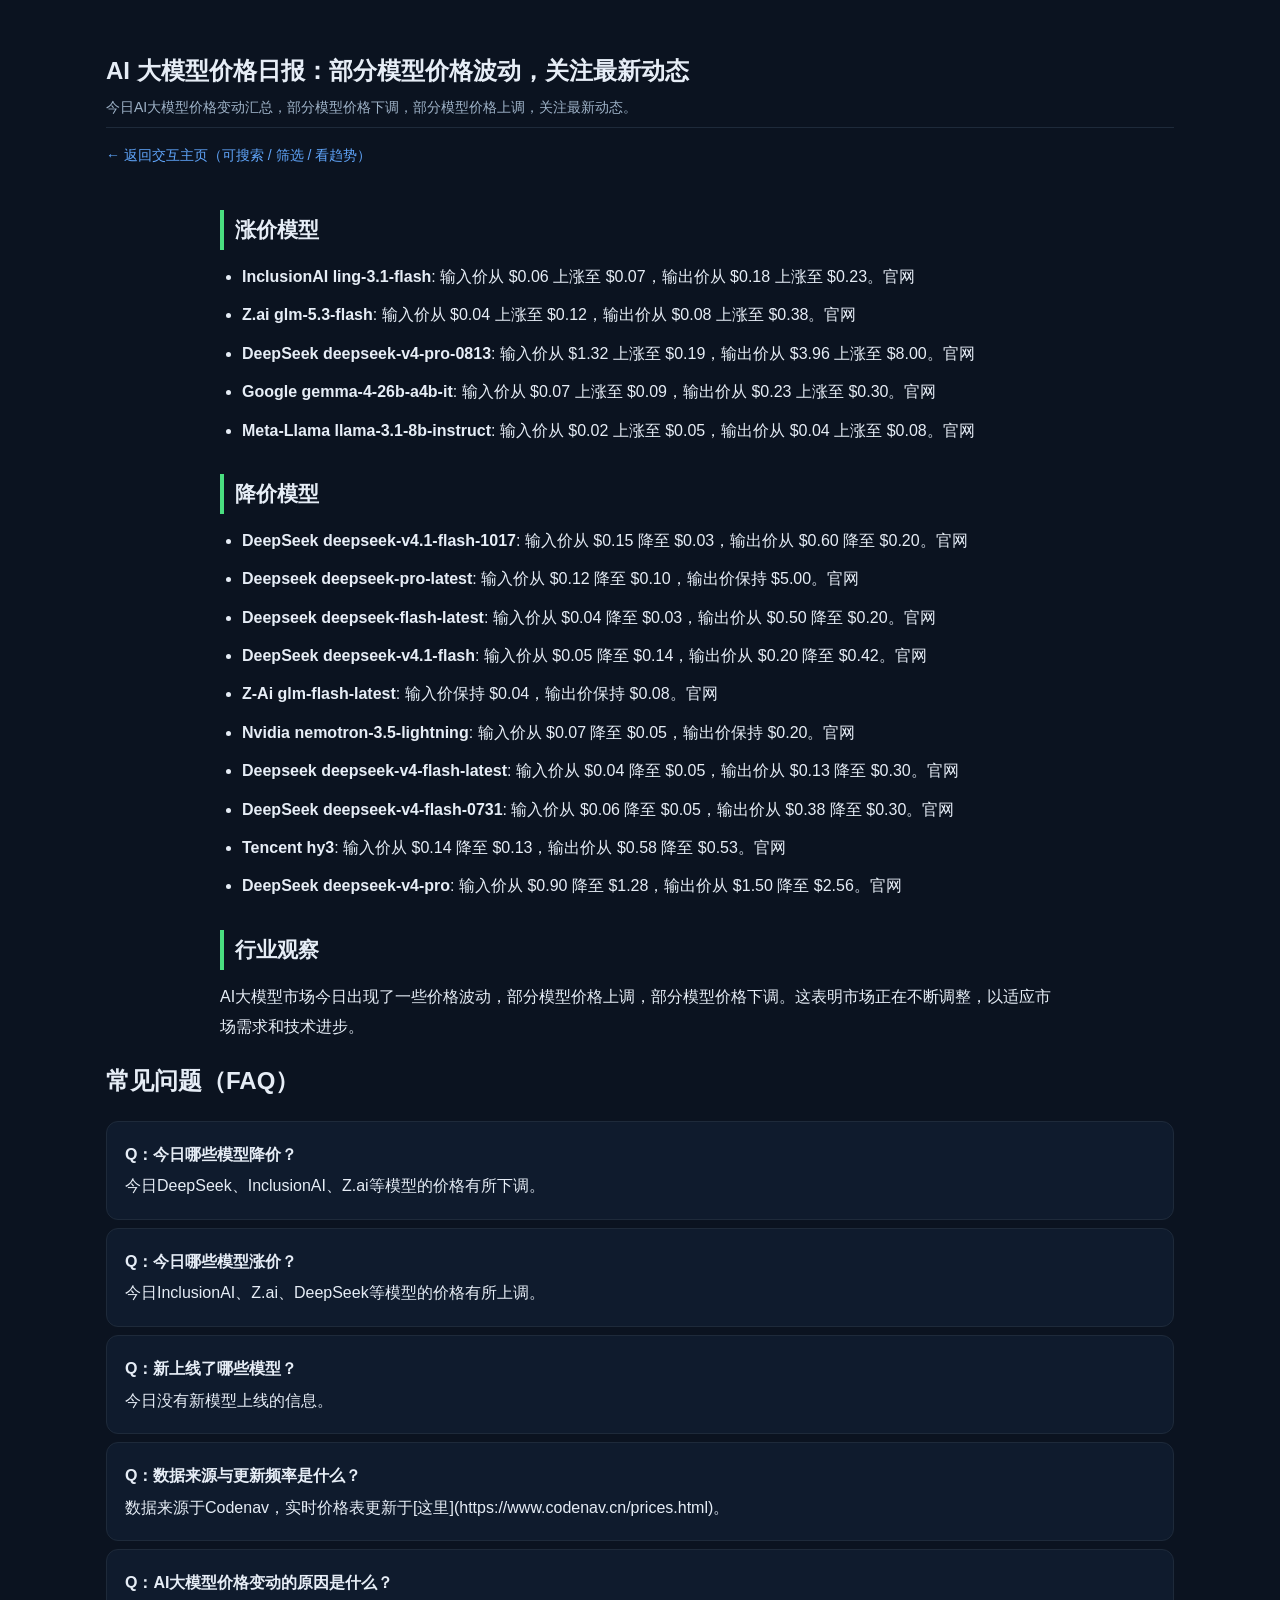
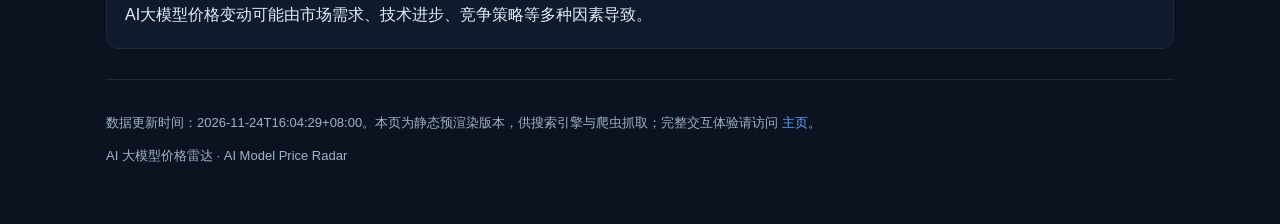
==== commit 5c05a9de: "chore(data): daily price update 2026-11-24" ====
--- a/website/article.html
+++ b/website/article.html
@@ -3,38 +3,44 @@
 <head>
 <meta charset="UTF-8">
 <meta name="viewport" content="width=device-width, initial-scale=1.0">
-<title>AI 大模型价格日报：部分模型降价，新模型上线</title>
-<meta name="description" content="今日AI大模型价格变动汇总，部分模型价格下调，新模型上线，了解最新价格动态。">
-<meta name="keywords" content="AI大模型, 价格变动, 降价, 涨价, 新模型, OpenAI, DeepSeek, Alibaba, Z.ai">
-<meta property="og:title" content="AI 大模型价格日报：部分模型降价，新模型上线">
-<meta property="og:description" content="今日AI大模型价格变动汇总，部分模型价格下调，新模型上线，了解最新价格动态。">
+<title>AI 大模型价格日报：部分模型价格波动，关注最新动态</title>
+<meta name="description" content="今日AI大模型价格变动汇总，部分模型价格下调，部分模型价格上调，关注最新动态。">
+<meta name="keywords" content="AI大模型, 价格变动, 涨价, 降价, DeepSeek, InclusionAI, Z.ai, Nvidia, Tencent, Google, Meta">
+<meta property="og:title" content="AI 大模型价格日报：部分模型价格波动，关注最新动态">
+<meta property="og:description" content="今日AI大模型价格变动汇总，部分模型价格下调，部分模型价格上调，关注最新动态。">
 <meta property="og:type" content="article">
 <link rel="canonical" href="https://www.codenav.cn/article.html">
-<script type="application/ld+json">{"@context": "https://schema.org", "@type": "Article", "headline": "AI 大模型价格日报：部分模型降价，新模型上线", "description": "今日AI大模型价格变动汇总，部分模型价格下调，新模型上线，了解最新价格动态。", "datePublished": "2026-11-23", "dateModified": "2026-11-23", "author": {"@type": "Organization", "name": "AI 大模型价格雷达"}, "publisher": {"@type": "Organization", "name": "AI 大模型价格雷达"}, "mainEntityOfPage": {"@type": "WebPage", "@id": "https://www.codenav.cn/article.html"}}</script>
-<script type="application/ld+json">{"@context": "https://schema.org", "@type": "FAQPage", "mainEntity": [{"@type": "Question", "name": "今日哪些模型降价？", "acceptedAnswer": {"@type": "Answer", "text": "今日Kimi kimi-k3.1-pro、Deepseek deepseek-pro-latest、Alibaba qwen3.6-35b-a3b、OpenAI gpt-oss-120b和Google gemma-3-27b-it等模型降价。"}}, {"@type": "Question", "name": "今日哪些模型涨价？", "acceptedAnswer": {"@type": "Answer", "text": "今日Z.ai的glm-5.1和glm-4.7模型，以及OpenAI的gpt-oss-20b模型涨价。"}}, {"@type": "Question", "name": "今日有哪些新模型上线？", "acceptedAnswer": {"@type": "Answer", "text": "今日DeepSeek的V4-Pro模型新上线。"}}, {"@type": "Question", "name": "数据来源是什么？", "acceptedAnswer": {"@type": "Answer", "text": "数据来源于[CodeNav](https://www.codenav.cn)的AI大模型价格表。"}}, {"@type": "Question", "name": "数据更新频率是多少？", "acceptedAnswer": {"@type": "Answer", "text": "数据更新频率为每日更新。"}}]}</script>
+<script type="application/ld+json">{"@context": "https://schema.org", "@type": "Article", "headline": "AI 大模型价格日报：部分模型价格波动，关注最新动态", "description": "今日AI大模型价格变动汇总，部分模型价格下调，部分模型价格上调，关注最新动态。", "datePublished": "2026-11-24", "dateModified": "2026-11-24", "author": {"@type": "Organization", "name": "AI 大模型价格雷达"}, "publisher": {"@type": "Organization", "name": "AI 大模型价格雷达"}, "mainEntityOfPage": {"@type": "WebPage", "@id": "https://www.codenav.cn/article.html"}}</script>
+<script type="application/ld+json">{"@context": "https://schema.org", "@type": "FAQPage", "mainEntity": [{"@type": "Question", "name": "今日哪些模型降价？", "acceptedAnswer": {"@type": "Answer", "text": "今日DeepSeek、InclusionAI、Z.ai等模型的价格有所下调。"}}, {"@type": "Question", "name": "今日哪些模型涨价？", "acceptedAnswer": {"@type": "Answer", "text": "今日InclusionAI、Z.ai、DeepSeek等模型的价格有所上调。"}}, {"@type": "Question", "name": "新上线了哪些模型？", "acceptedAnswer": {"@type": "Answer", "text": "今日没有新模型上线的信息。"}}, {"@type": "Question", "name": "数据来源与更新频率是什么？", "acceptedAnswer": {"@type": "Answer", "text": "数据来源于Codenav，实时价格表更新于[这里](https://www.codenav.cn/prices.html)。"}}, {"@type": "Question", "name": "AI大模型价格变动的原因是什么？", "acceptedAnswer": {"@type": "Answer", "text": "AI大模型价格变动可能由市场需求、技术进步、竞争策略等多种因素导致。"}}]}</script>
 </head>
 <body>
 <div class="container">
-<header><h1>AI 大模型价格日报：部分模型降价，新模型上线</h1><p class="sub">今日AI大模型价格变动汇总，部分模型价格下调，新模型上线，了解最新价格动态。</p></header>
+<header><h1>AI 大模型价格日报：部分模型价格波动，关注最新动态</h1><p class="sub">今日AI大模型价格变动汇总，部分模型价格下调，部分模型价格上调，关注最新动态。</p></header>
 <a class="back" href="https://www.codenav.cn/">← 返回交互主页（可搜索 / 筛选 / 看趋势）</a>
-<div class="article"><h2>涨价</h2>
+<div class="article"><h2>涨价模型</h2>
 <ul>
-<li><b>Z.ai glm-5.1</b>：输入价从 $1.19 上涨至 $1.40，输出价从 $3.74 上涨至 $4.40。<a href="https://z.ai/" target="_blank" rel="noopener">官网</a></li>
-<li><b>Z.ai glm-4.7</b>：输入价从 $0.40 上涨至 $0.60，输出价从 $1.75 上涨至 $2.20。<a href="https://z.ai/" target="_blank" rel="noopener">官网</a></li>
-<li><b>OpenAI gpt-oss-20b</b>：输入价从 $0.02 上涨至 $0.03，输出价从 $0.09 上涨至 $0.13。<a href="https://openai.com/api/pricing/" target="_blank" rel="noopener">官网</a></li>
-<li><b>DeepSeek V4-Pro</b>：新模型上线。<a href="https://api-docs.deepseek.com/quick_start/pricing" target="_blank" rel="noopener">官网</a></li>
+<li><b>InclusionAI ling-3.1-flash</b>: 输入价从 $0.06 上涨至 $0.07，输出价从 $0.18 上涨至 $0.23。<a href="https://huggingface.co/inclusionAI" target="_blank" rel="noopener">官网</a></li>
+<li><b>Z.ai glm-5.3-flash</b>: 输入价从 $0.04 上涨至 $0.12，输出价从 $0.08 上涨至 $0.38。<a href="https://z.ai/" target="_blank" rel="noopener">官网</a></li>
+<li><b>DeepSeek deepseek-v4-pro-0813</b>: 输入价从 $1.32 上涨至 $0.19，输出价从 $3.96 上涨至 $8.00。<a href="https://api-docs.deepseek.com/quick_start/pricing" target="_blank" rel="noopener">官网</a></li>
+<li><b>Google gemma-4-26b-a4b-it</b>: 输入价从 $0.07 上涨至 $0.09，输出价从 $0.23 上涨至 $0.30。<a href="https://ai.google.dev/pricing" target="_blank" rel="noopener">官网</a></li>
+<li><b>Meta-Llama llama-3.1-8b-instruct</b>: 输入价从 $0.02 上涨至 $0.05，输出价从 $0.04 上涨至 $0.08。<a href="https://www.llama.com/" target="_blank" rel="noopener">官网</a></li>
 </ul>
-<h2>降价</h2>
+<h2>降价模型</h2>
 <ul>
-<li><b>Kimi kimi-k3.1-pro</b>：输入价从 $0.25 降至 $0.24，输出价从 $8.80 降至 $8.40。<a href="https://platform.moonshot.cn/" target="_blank" rel="noopener">官网</a></li>
-<li><b>Deepseek deepseek-pro-latest</b>：输入价从 $0.10 降至 $0.12，输出价从 $8.00 降至 $5.00。<a href="https://api-docs.deepseek.com/quick_start/pricing" target="_blank" rel="noopener">官网</a></li>
-<li><b>Alibaba qwen3.6-35b-a3b</b>：输入价从 $0.10 降至 $0.05，输出价从 $0.90 降至 $0.70。<a href="https://help.aliyun.com/zh/model-studio/models" target="_blank" rel="noopener">官网</a></li>
-<li><b>OpenAI gpt-oss-120b</b>：输入价从 $0.09 降至 $0.05，输出价从 $0.36 降至 $0.25。<a href="https://openai.com/api/pricing/" target="_blank" rel="noopener">官网</a></li>
-<li><b>Google gemma-3-27b-it</b>：输入价保持不变，输出价从 $0.45 降至 $0.16。<a href="https://ai.google.dev/pricing" target="_blank" rel="noopener">官网</a></li>
+<li><b>DeepSeek deepseek-v4.1-flash-1017</b>: 输入价从 $0.15 降至 $0.03，输出价从 $0.60 降至 $0.20。<a href="https://api-docs.deepseek.com/quick_start/pricing" target="_blank" rel="noopener">官网</a></li>
+<li><b>Deepseek deepseek-pro-latest</b>: 输入价从 $0.12 降至 $0.10，输出价保持 $5.00。<a href="https://api-docs.deepseek.com/quick_start/pricing" target="_blank" rel="noopener">官网</a></li>
+<li><b>Deepseek deepseek-flash-latest</b>: 输入价从 $0.04 降至 $0.03，输出价从 $0.50 降至 $0.20。<a href="https://api-docs.deepseek.com/quick_start/pricing" target="_blank" rel="noopener">官网</a></li>
+<li><b>DeepSeek deepseek-v4.1-flash</b>: 输入价从 $0.05 降至 $0.14，输出价从 $0.20 降至 $0.42。<a href="https://api-docs.deepseek.com/quick_start/pricing" target="_blank" rel="noopener">官网</a></li>
+<li><b>Z-Ai glm-flash-latest</b>: 输入价保持 $0.04，输出价保持 $0.08。<a href="https://z.ai/" target="_blank" rel="noopener">官网</a></li>
+<li><b>Nvidia nemotron-3.5-lightning</b>: 输入价从 $0.07 降至 $0.05，输出价保持 $0.20。<a href="https://build.nvidia.com/" target="_blank" rel="noopener">官网</a></li>
+<li><b>Deepseek deepseek-v4-flash-latest</b>: 输入价从 $0.04 降至 $0.05，输出价从 $0.13 降至 $0.30。<a href="https://api-docs.deepseek.com/quick_start/pricing" target="_blank" rel="noopener">官网</a></li>
+<li><b>DeepSeek deepseek-v4-flash-0731</b>: 输入价从 $0.06 降至 $0.05，输出价从 $0.38 降至 $0.30。<a href="https://api-docs.deepseek.com/quick_start/pricing" target="_blank" rel="noopener">官网</a></li>
+<li><b>Tencent hy3</b>: 输入价从 $0.14 降至 $0.13，输出价从 $0.58 降至 $0.53。<a href="https://cloud.tencent.com/product/hunyuan" target="_blank" rel="noopener">官网</a></li>
+<li><b>DeepSeek deepseek-v4-pro</b>: 输入价从 $0.90 降至 $1.28，输出价从 $1.50 降至 $2.56。<a href="https://api-docs.deepseek.com/quick_start/pricing" target="_blank" rel="noopener">官网</a></li>
 </ul>
 <h2>行业观察</h2>
-<p>今日AI大模型市场呈现出一定的价格波动，部分模型价格下调，新模型上线，显示出市场竞争的加剧和技术的快速发展。</p></div>
-<h2>常见问题（FAQ）</h2><div class='faq'><div class='card'><p><b>Q：今日哪些模型降价？</b></p><p>今日Kimi kimi-k3.1-pro、Deepseek deepseek-pro-latest、Alibaba qwen3.6-35b-a3b、OpenAI gpt-oss-120b和Google gemma-3-27b-it等模型降价。</p></div><div class='card'><p><b>Q：今日哪些模型涨价？</b></p><p>今日Z.ai的glm-5.1和glm-4.7模型，以及OpenAI的gpt-oss-20b模型涨价。</p></div><div class='card'><p><b>Q：今日有哪些新模型上线？</b></p><p>今日DeepSeek的V4-Pro模型新上线。</p></div><div class='card'><p><b>Q：数据来源是什么？</b></p><p>数据来源于[CodeNav](https://www.codenav.cn)的AI大模型价格表。</p></div><div class='card'><p><b>Q：数据更新频率是多少？</b></p><p>数据更新频率为每日更新。</p></div></div><style>
+<p>AI大模型市场今日出现了一些价格波动，部分模型价格上调，部分模型价格下调。这表明市场正在不断调整，以适应市场需求和技术进步。</p></div>
+<h2>常见问题（FAQ）</h2><div class='faq'><div class='card'><p><b>Q：今日哪些模型降价？</b></p><p>今日DeepSeek、InclusionAI、Z.ai等模型的价格有所下调。</p></div><div class='card'><p><b>Q：今日哪些模型涨价？</b></p><p>今日InclusionAI、Z.ai、DeepSeek等模型的价格有所上调。</p></div><div class='card'><p><b>Q：新上线了哪些模型？</b></p><p>今日没有新模型上线的信息。</p></div><div class='card'><p><b>Q：数据来源与更新频率是什么？</b></p><p>数据来源于Codenav，实时价格表更新于[这里](https://www.codenav.cn/prices.html)。</p></div><div class='card'><p><b>Q：AI大模型价格变动的原因是什么？</b></p><p>AI大模型价格变动可能由市场需求、技术进步、竞争策略等多种因素导致。</p></div></div><style>
 :root{--bg:#0b1320;--panel:#0f1b2d;--border:#1e2a3a;--text:#e6edf6;--dim:#9fb3c8;--accent:#4ade80;--blue:#60a5fa}
 *{box-sizing:border-box}
 body{margin:0;font-family:-apple-system,BlinkMacSystemFont,'Segoe UI',Roboto,'PingFang SC','Microsoft YaHei',sans-serif;background:var(--bg);color:var(--text);line-height:1.6}
@@ -65,7 +71,7 @@
 .faq .card p{margin:6px 0}
 </style>
 <footer>
-<p>数据更新时间：2026-11-23T13:26:02+08:00。本页为静态预渲染版本，供搜索引擎与爬虫抓取；完整交互体验请访问 <a href="https://www.codenav.cn/">主页</a>。</p>
+<p>数据更新时间：2026-11-24T16:04:29+08:00。本页为静态预渲染版本，供搜索引擎与爬虫抓取；完整交互体验请访问 <a href="https://www.codenav.cn/">主页</a>。</p>
 <p>AI 大模型价格雷达 · AI Model Price Radar</p>
 </footer>
 </div>
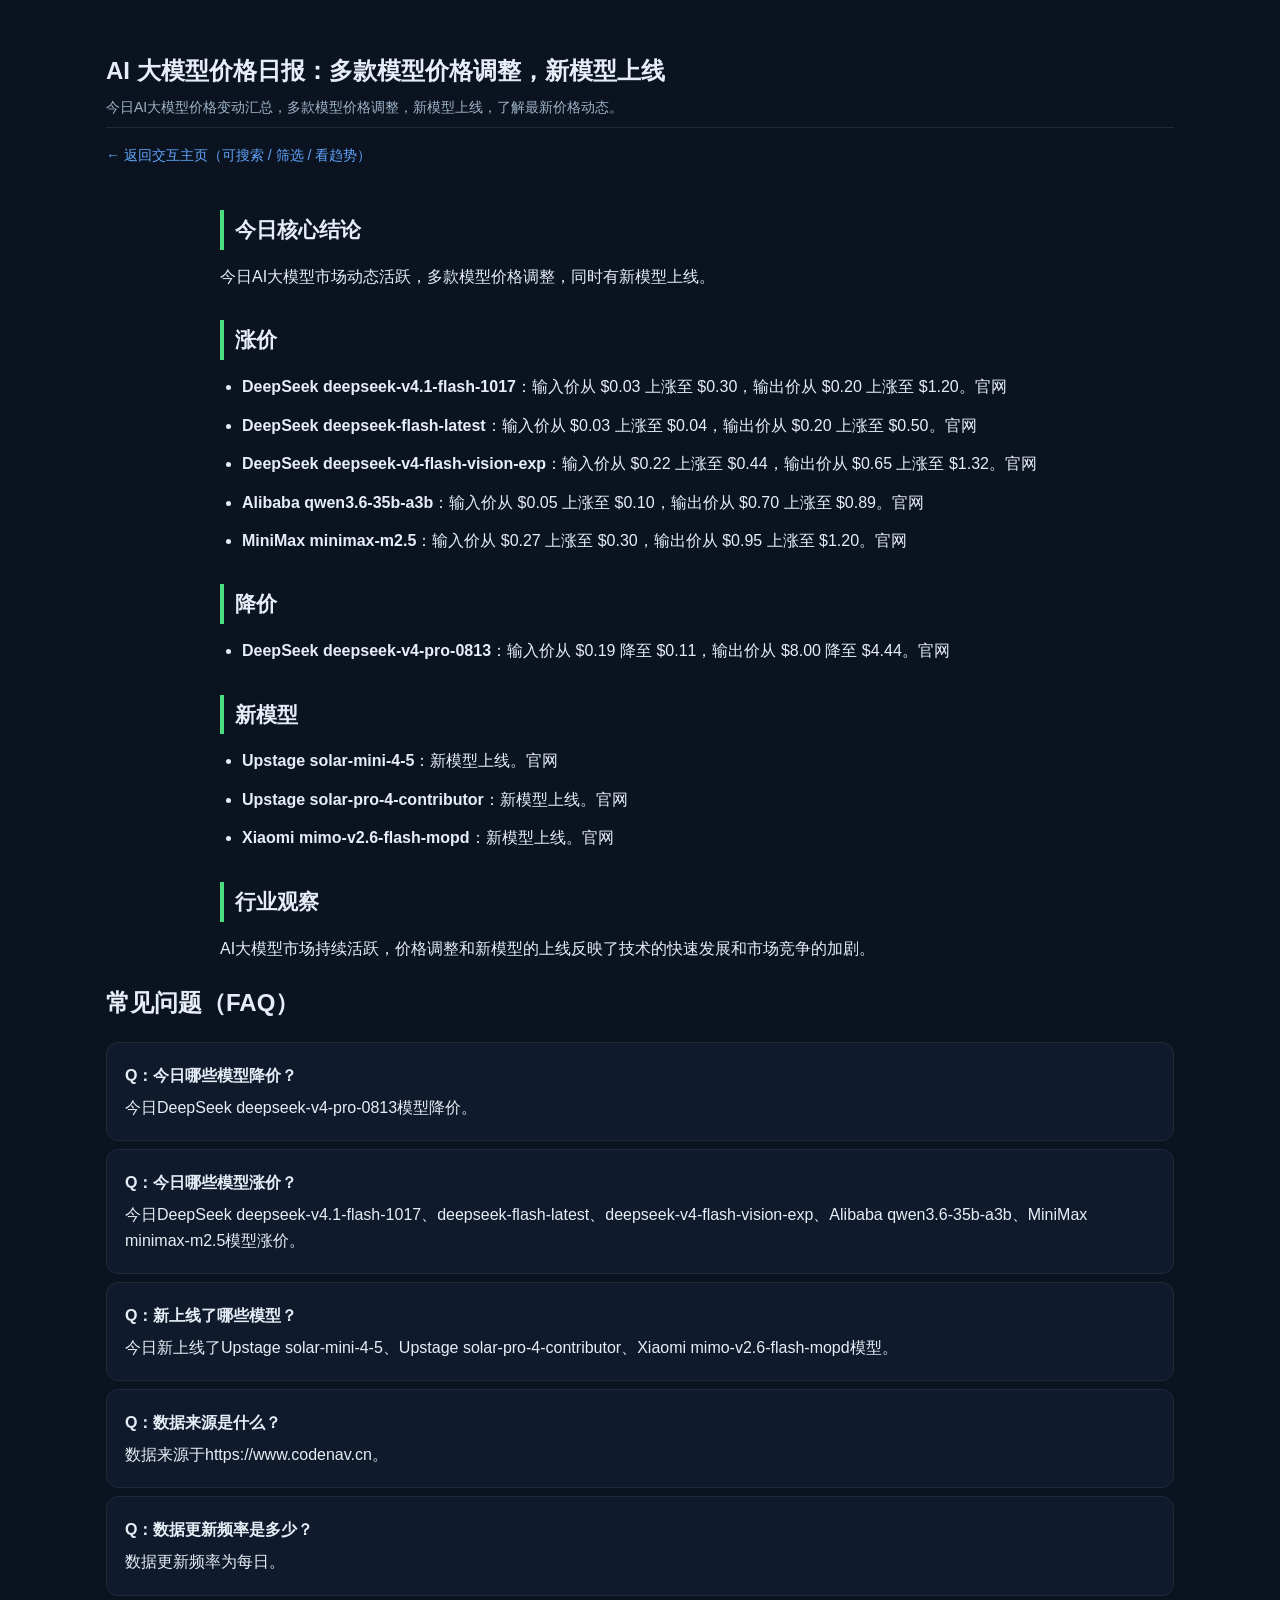
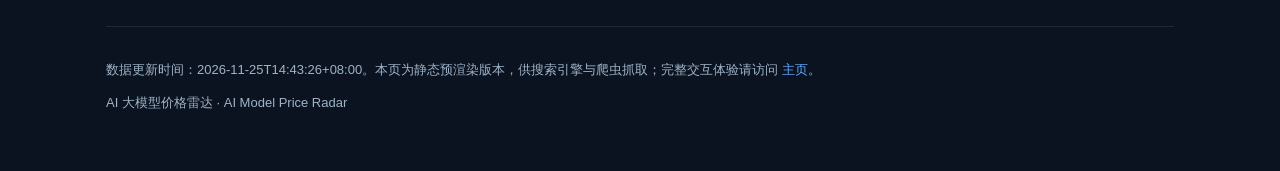
==== commit 40706221: "chore(data): daily price update 2026-11-25" ====
--- a/website/article.html
+++ b/website/article.html
@@ -3,44 +3,43 @@
 <head>
 <meta charset="UTF-8">
 <meta name="viewport" content="width=device-width, initial-scale=1.0">
-<title>AI 大模型价格日报：部分模型价格波动，关注最新动态</title>
-<meta name="description" content="今日AI大模型价格变动汇总，部分模型价格下调，部分模型价格上调，关注最新动态。">
-<meta name="keywords" content="AI大模型, 价格变动, 涨价, 降价, DeepSeek, InclusionAI, Z.ai, Nvidia, Tencent, Google, Meta">
-<meta property="og:title" content="AI 大模型价格日报：部分模型价格波动，关注最新动态">
-<meta property="og:description" content="今日AI大模型价格变动汇总，部分模型价格下调，部分模型价格上调，关注最新动态。">
+<title>AI 大模型价格日报：多款模型价格调整，新模型上线</title>
+<meta name="description" content="今日AI大模型价格变动汇总，多款模型价格调整，新模型上线，了解最新价格动态。">
+<meta name="keywords" content="AI大模型, 价格变动, 降价, 涨价, 新模型, DeepSeek, Alibaba, MiniMax">
+<meta property="og:title" content="AI 大模型价格日报：多款模型价格调整，新模型上线">
+<meta property="og:description" content="今日AI大模型价格变动汇总，多款模型价格调整，新模型上线，了解最新价格动态。">
 <meta property="og:type" content="article">
 <link rel="canonical" href="https://www.codenav.cn/article.html">
-<script type="application/ld+json">{"@context": "https://schema.org", "@type": "Article", "headline": "AI 大模型价格日报：部分模型价格波动，关注最新动态", "description": "今日AI大模型价格变动汇总，部分模型价格下调，部分模型价格上调，关注最新动态。", "datePublished": "2026-11-24", "dateModified": "2026-11-24", "author": {"@type": "Organization", "name": "AI 大模型价格雷达"}, "publisher": {"@type": "Organization", "name": "AI 大模型价格雷达"}, "mainEntityOfPage": {"@type": "WebPage", "@id": "https://www.codenav.cn/article.html"}}</script>
-<script type="application/ld+json">{"@context": "https://schema.org", "@type": "FAQPage", "mainEntity": [{"@type": "Question", "name": "今日哪些模型降价？", "acceptedAnswer": {"@type": "Answer", "text": "今日DeepSeek、InclusionAI、Z.ai等模型的价格有所下调。"}}, {"@type": "Question", "name": "今日哪些模型涨价？", "acceptedAnswer": {"@type": "Answer", "text": "今日InclusionAI、Z.ai、DeepSeek等模型的价格有所上调。"}}, {"@type": "Question", "name": "新上线了哪些模型？", "acceptedAnswer": {"@type": "Answer", "text": "今日没有新模型上线的信息。"}}, {"@type": "Question", "name": "数据来源与更新频率是什么？", "acceptedAnswer": {"@type": "Answer", "text": "数据来源于Codenav，实时价格表更新于[这里](https://www.codenav.cn/prices.html)。"}}, {"@type": "Question", "name": "AI大模型价格变动的原因是什么？", "acceptedAnswer": {"@type": "Answer", "text": "AI大模型价格变动可能由市场需求、技术进步、竞争策略等多种因素导致。"}}]}</script>
+<script type="application/ld+json">{"@context": "https://schema.org", "@type": "Article", "headline": "AI 大模型价格日报：多款模型价格调整，新模型上线", "description": "今日AI大模型价格变动汇总，多款模型价格调整，新模型上线，了解最新价格动态。", "datePublished": "2026-11-25", "dateModified": "2026-11-25", "author": {"@type": "Organization", "name": "AI 大模型价格雷达"}, "publisher": {"@type": "Organization", "name": "AI 大模型价格雷达"}, "mainEntityOfPage": {"@type": "WebPage", "@id": "https://www.codenav.cn/article.html"}}</script>
+<script type="application/ld+json">{"@context": "https://schema.org", "@type": "FAQPage", "mainEntity": [{"@type": "Question", "name": "今日哪些模型降价？", "acceptedAnswer": {"@type": "Answer", "text": "今日DeepSeek deepseek-v4-pro-0813模型降价。"}}, {"@type": "Question", "name": "今日哪些模型涨价？", "acceptedAnswer": {"@type": "Answer", "text": "今日DeepSeek deepseek-v4.1-flash-1017、deepseek-flash-latest、deepseek-v4-flash-vision-exp、Alibaba qwen3.6-35b-a3b、MiniMax minimax-m2.5模型涨价。"}}, {"@type": "Question", "name": "新上线了哪些模型？", "acceptedAnswer": {"@type": "Answer", "text": "今日新上线了Upstage solar-mini-4-5、Upstage solar-pro-4-contributor、Xiaomi mimo-v2.6-flash-mopd模型。"}}, {"@type": "Question", "name": "数据来源是什么？", "acceptedAnswer": {"@type": "Answer", "text": "数据来源于https://www.codenav.cn。"}}, {"@type": "Question", "name": "数据更新频率是多少？", "acceptedAnswer": {"@type": "Answer", "text": "数据更新频率为每日。"}}]}</script>
 </head>
 <body>
 <div class="container">
-<header><h1>AI 大模型价格日报：部分模型价格波动，关注最新动态</h1><p class="sub">今日AI大模型价格变动汇总，部分模型价格下调，部分模型价格上调，关注最新动态。</p></header>
+<header><h1>AI 大模型价格日报：多款模型价格调整，新模型上线</h1><p class="sub">今日AI大模型价格变动汇总，多款模型价格调整，新模型上线，了解最新价格动态。</p></header>
 <a class="back" href="https://www.codenav.cn/">← 返回交互主页（可搜索 / 筛选 / 看趋势）</a>
-<div class="article"><h2>涨价模型</h2>
+<div class="article"><h2>今日核心结论</h2>
+<p>今日AI大模型市场动态活跃，多款模型价格调整，同时有新模型上线。</p>
+<h2>涨价</h2>
 <ul>
-<li><b>InclusionAI ling-3.1-flash</b>: 输入价从 $0.06 上涨至 $0.07，输出价从 $0.18 上涨至 $0.23。<a href="https://huggingface.co/inclusionAI" target="_blank" rel="noopener">官网</a></li>
-<li><b>Z.ai glm-5.3-flash</b>: 输入价从 $0.04 上涨至 $0.12，输出价从 $0.08 上涨至 $0.38。<a href="https://z.ai/" target="_blank" rel="noopener">官网</a></li>
-<li><b>DeepSeek deepseek-v4-pro-0813</b>: 输入价从 $1.32 上涨至 $0.19，输出价从 $3.96 上涨至 $8.00。<a href="https://api-docs.deepseek.com/quick_start/pricing" target="_blank" rel="noopener">官网</a></li>
-<li><b>Google gemma-4-26b-a4b-it</b>: 输入价从 $0.07 上涨至 $0.09，输出价从 $0.23 上涨至 $0.30。<a href="https://ai.google.dev/pricing" target="_blank" rel="noopener">官网</a></li>
-<li><b>Meta-Llama llama-3.1-8b-instruct</b>: 输入价从 $0.02 上涨至 $0.05，输出价从 $0.04 上涨至 $0.08。<a href="https://www.llama.com/" target="_blank" rel="noopener">官网</a></li>
+<li><b>DeepSeek deepseek-v4.1-flash-1017</b>：输入价从 $0.03 上涨至 $0.30，输出价从 $0.20 上涨至 $1.20。<a href="https://api-docs.deepseek.com/quick_start/pricing" target="_blank" rel="noopener">官网</a></li>
+<li><b>DeepSeek deepseek-flash-latest</b>：输入价从 $0.03 上涨至 $0.04，输出价从 $0.20 上涨至 $0.50。<a href="https://api-docs.deepseek.com/quick_start/pricing" target="_blank" rel="noopener">官网</a></li>
+<li><b>DeepSeek deepseek-v4-flash-vision-exp</b>：输入价从 $0.22 上涨至 $0.44，输出价从 $0.65 上涨至 $1.32。<a href="https://api-docs.deepseek.com/quick_start/pricing" target="_blank" rel="noopener">官网</a></li>
+<li><b>Alibaba qwen3.6-35b-a3b</b>：输入价从 $0.05 上涨至 $0.10，输出价从 $0.70 上涨至 $0.89。<a href="https://help.aliyun.com/zh/model-studio/models" target="_blank" rel="noopener">官网</a></li>
+<li><b>MiniMax minimax-m2.5</b>：输入价从 $0.27 上涨至 $0.30，输出价从 $0.95 上涨至 $1.20。<a href="https://platform.minimax.io/" target="_blank" rel="noopener">官网</a></li>
 </ul>
-<h2>降价模型</h2>
+<h2>降价</h2>
 <ul>
-<li><b>DeepSeek deepseek-v4.1-flash-1017</b>: 输入价从 $0.15 降至 $0.03，输出价从 $0.60 降至 $0.20。<a href="https://api-docs.deepseek.com/quick_start/pricing" target="_blank" rel="noopener">官网</a></li>
-<li><b>Deepseek deepseek-pro-latest</b>: 输入价从 $0.12 降至 $0.10，输出价保持 $5.00。<a href="https://api-docs.deepseek.com/quick_start/pricing" target="_blank" rel="noopener">官网</a></li>
-<li><b>Deepseek deepseek-flash-latest</b>: 输入价从 $0.04 降至 $0.03，输出价从 $0.50 降至 $0.20。<a href="https://api-docs.deepseek.com/quick_start/pricing" target="_blank" rel="noopener">官网</a></li>
-<li><b>DeepSeek deepseek-v4.1-flash</b>: 输入价从 $0.05 降至 $0.14，输出价从 $0.20 降至 $0.42。<a href="https://api-docs.deepseek.com/quick_start/pricing" target="_blank" rel="noopener">官网</a></li>
-<li><b>Z-Ai glm-flash-latest</b>: 输入价保持 $0.04，输出价保持 $0.08。<a href="https://z.ai/" target="_blank" rel="noopener">官网</a></li>
-<li><b>Nvidia nemotron-3.5-lightning</b>: 输入价从 $0.07 降至 $0.05，输出价保持 $0.20。<a href="https://build.nvidia.com/" target="_blank" rel="noopener">官网</a></li>
-<li><b>Deepseek deepseek-v4-flash-latest</b>: 输入价从 $0.04 降至 $0.05，输出价从 $0.13 降至 $0.30。<a href="https://api-docs.deepseek.com/quick_start/pricing" target="_blank" rel="noopener">官网</a></li>
-<li><b>DeepSeek deepseek-v4-flash-0731</b>: 输入价从 $0.06 降至 $0.05，输出价从 $0.38 降至 $0.30。<a href="https://api-docs.deepseek.com/quick_start/pricing" target="_blank" rel="noopener">官网</a></li>
-<li><b>Tencent hy3</b>: 输入价从 $0.14 降至 $0.13，输出价从 $0.58 降至 $0.53。<a href="https://cloud.tencent.com/product/hunyuan" target="_blank" rel="noopener">官网</a></li>
-<li><b>DeepSeek deepseek-v4-pro</b>: 输入价从 $0.90 降至 $1.28，输出价从 $1.50 降至 $2.56。<a href="https://api-docs.deepseek.com/quick_start/pricing" target="_blank" rel="noopener">官网</a></li>
+<li><b>DeepSeek deepseek-v4-pro-0813</b>：输入价从 $0.19 降至 $0.11，输出价从 $8.00 降至 $4.44。<a href="https://api-docs.deepseek.com/quick_start/pricing" target="_blank" rel="noopener">官网</a></li>
+</ul>
+<h2>新模型</h2>
+<ul>
+<li><b>Upstage solar-mini-4-5</b>：新模型上线。<a href="https://upstage.ai/" target="_blank" rel="noopener">官网</a></li>
+<li><b>Upstage solar-pro-4-contributor</b>：新模型上线。<a href="https://upstage.ai/" target="_blank" rel="noopener">官网</a></li>
+<li><b>Xiaomi mimo-v2.6-flash-mopd</b>：新模型上线。<a href="https://mimo.mi.com/" target="_blank" rel="noopener">官网</a></li>
 </ul>
 <h2>行业观察</h2>
-<p>AI大模型市场今日出现了一些价格波动，部分模型价格上调，部分模型价格下调。这表明市场正在不断调整，以适应市场需求和技术进步。</p></div>
-<h2>常见问题（FAQ）</h2><div class='faq'><div class='card'><p><b>Q：今日哪些模型降价？</b></p><p>今日DeepSeek、InclusionAI、Z.ai等模型的价格有所下调。</p></div><div class='card'><p><b>Q：今日哪些模型涨价？</b></p><p>今日InclusionAI、Z.ai、DeepSeek等模型的价格有所上调。</p></div><div class='card'><p><b>Q：新上线了哪些模型？</b></p><p>今日没有新模型上线的信息。</p></div><div class='card'><p><b>Q：数据来源与更新频率是什么？</b></p><p>数据来源于Codenav，实时价格表更新于[这里](https://www.codenav.cn/prices.html)。</p></div><div class='card'><p><b>Q：AI大模型价格变动的原因是什么？</b></p><p>AI大模型价格变动可能由市场需求、技术进步、竞争策略等多种因素导致。</p></div></div><style>
+<p>AI大模型市场持续活跃，价格调整和新模型的上线反映了技术的快速发展和市场竞争的加剧。</p></div>
+<h2>常见问题（FAQ）</h2><div class='faq'><div class='card'><p><b>Q：今日哪些模型降价？</b></p><p>今日DeepSeek deepseek-v4-pro-0813模型降价。</p></div><div class='card'><p><b>Q：今日哪些模型涨价？</b></p><p>今日DeepSeek deepseek-v4.1-flash-1017、deepseek-flash-latest、deepseek-v4-flash-vision-exp、Alibaba qwen3.6-35b-a3b、MiniMax minimax-m2.5模型涨价。</p></div><div class='card'><p><b>Q：新上线了哪些模型？</b></p><p>今日新上线了Upstage solar-mini-4-5、Upstage solar-pro-4-contributor、Xiaomi mimo-v2.6-flash-mopd模型。</p></div><div class='card'><p><b>Q：数据来源是什么？</b></p><p>数据来源于https://www.codenav.cn。</p></div><div class='card'><p><b>Q：数据更新频率是多少？</b></p><p>数据更新频率为每日。</p></div></div><style>
 :root{--bg:#0b1320;--panel:#0f1b2d;--border:#1e2a3a;--text:#e6edf6;--dim:#9fb3c8;--accent:#4ade80;--blue:#60a5fa}
 *{box-sizing:border-box}
 body{margin:0;font-family:-apple-system,BlinkMacSystemFont,'Segoe UI',Roboto,'PingFang SC','Microsoft YaHei',sans-serif;background:var(--bg);color:var(--text);line-height:1.6}
@@ -71,7 +70,7 @@
 .faq .card p{margin:6px 0}
 </style>
 <footer>
-<p>数据更新时间：2026-11-24T16:04:29+08:00。本页为静态预渲染版本，供搜索引擎与爬虫抓取；完整交互体验请访问 <a href="https://www.codenav.cn/">主页</a>。</p>
+<p>数据更新时间：2026-11-25T14:43:26+08:00。本页为静态预渲染版本，供搜索引擎与爬虫抓取；完整交互体验请访问 <a href="https://www.codenav.cn/">主页</a>。</p>
 <p>AI 大模型价格雷达 · AI Model Price Radar</p>
 </footer>
 </div>
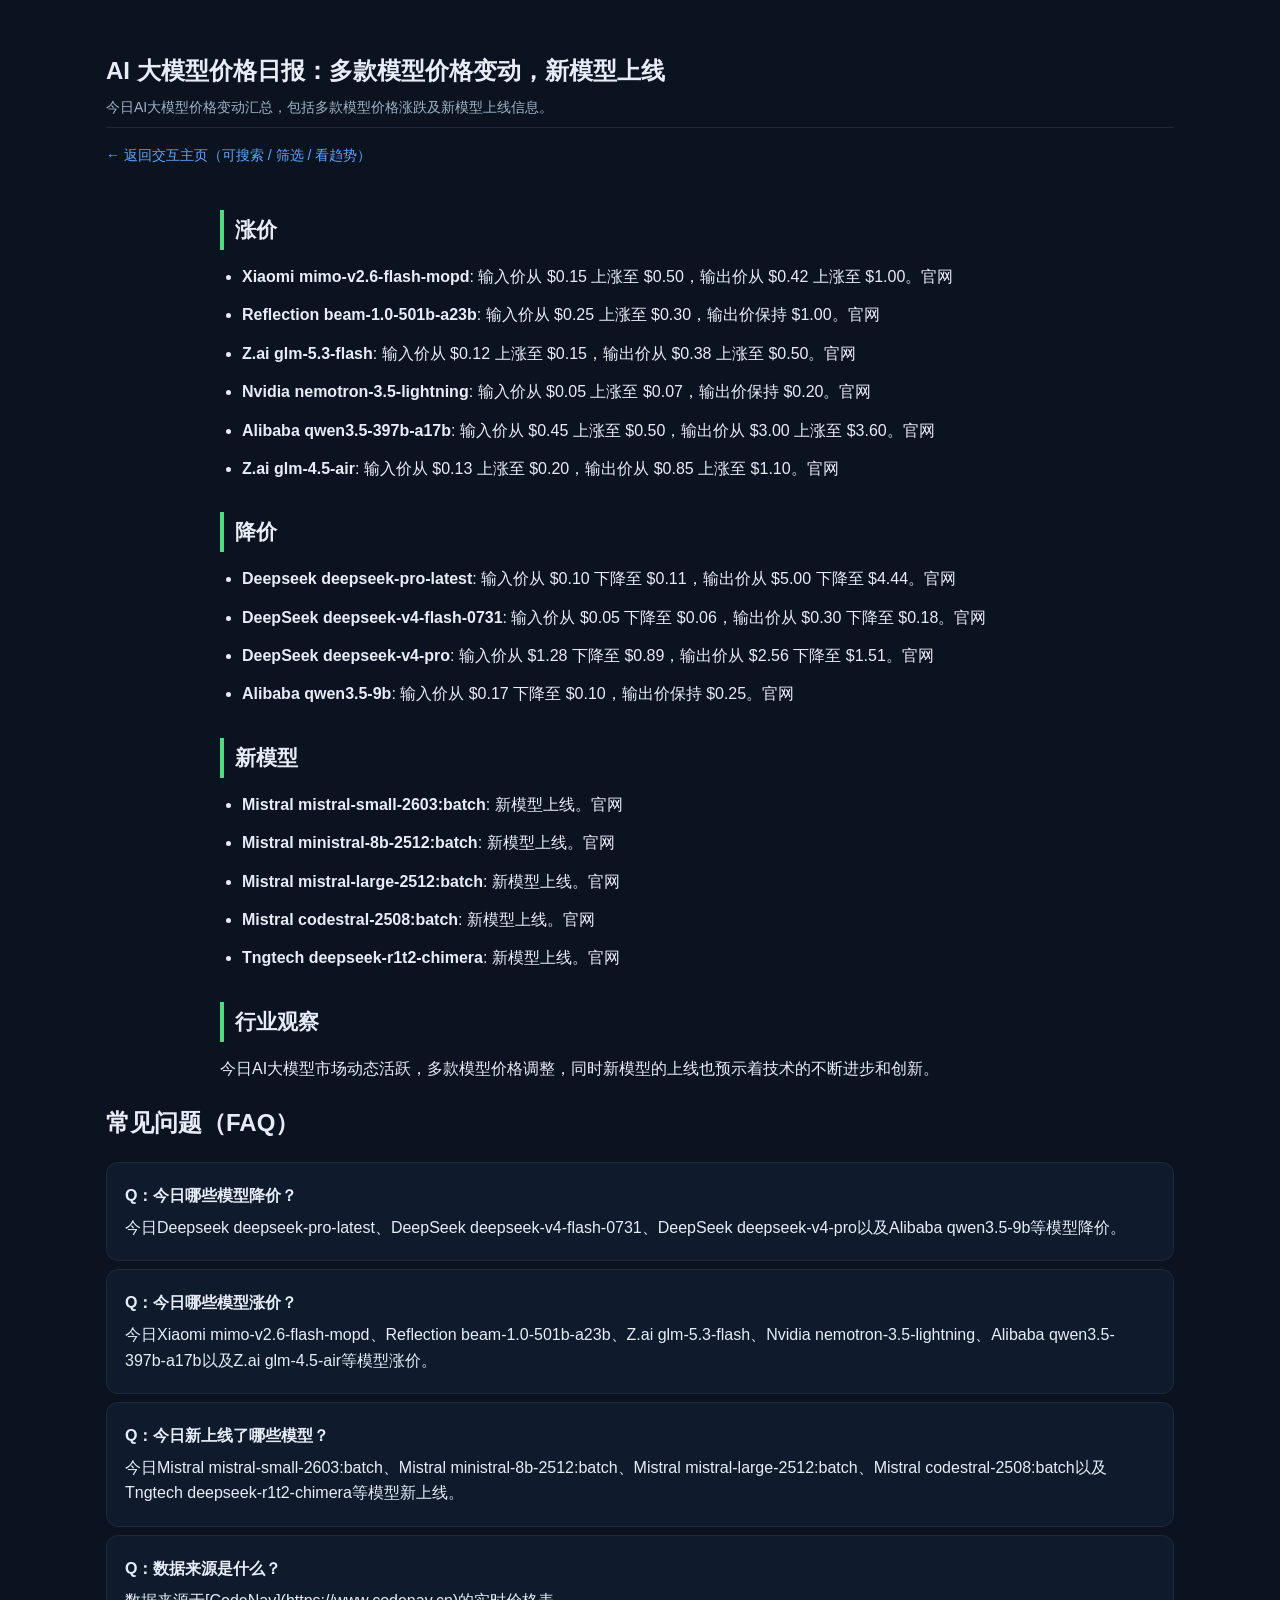
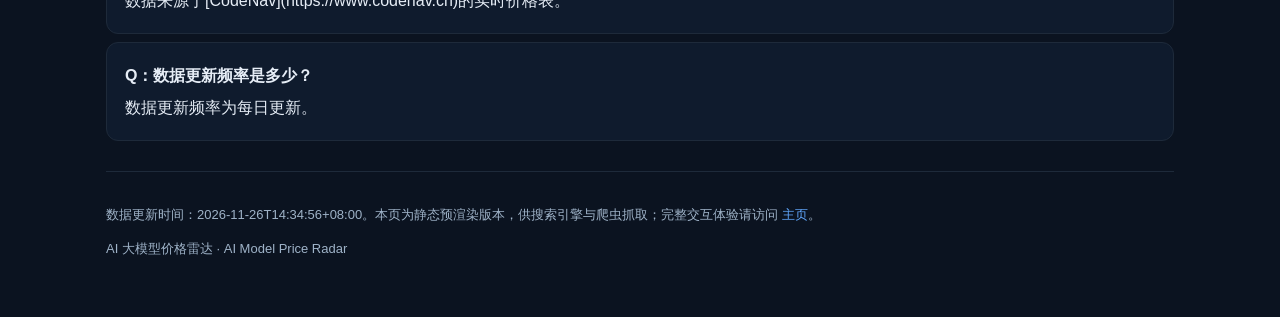
==== commit 5226f187: "chore(data): daily price update 2026-11-26" ====
--- a/website/article.html
+++ b/website/article.html
@@ -3,43 +3,47 @@
 <head>
 <meta charset="UTF-8">
 <meta name="viewport" content="width=device-width, initial-scale=1.0">
-<title>AI 大模型价格日报：多款模型价格调整，新模型上线</title>
-<meta name="description" content="今日AI大模型价格变动汇总，多款模型价格调整，新模型上线，了解最新价格动态。">
-<meta name="keywords" content="AI大模型, 价格变动, 降价, 涨价, 新模型, DeepSeek, Alibaba, MiniMax">
-<meta property="og:title" content="AI 大模型价格日报：多款模型价格调整，新模型上线">
-<meta property="og:description" content="今日AI大模型价格变动汇总，多款模型价格调整，新模型上线，了解最新价格动态。">
+<title>AI 大模型价格日报：多款模型价格变动，新模型上线</title>
+<meta name="description" content="今日AI大模型价格变动汇总，包括多款模型价格涨跌及新模型上线信息。">
+<meta name="keywords" content="AI大模型, 价格变动, 涨价, 降价, 新模型, Xiaomi, Reflection, Deepseek, Z.ai, Nvidia, Alibaba, Mistral">
+<meta property="og:title" content="AI 大模型价格日报：多款模型价格变动，新模型上线">
+<meta property="og:description" content="今日AI大模型价格变动汇总，包括多款模型价格涨跌及新模型上线信息。">
 <meta property="og:type" content="article">
 <link rel="canonical" href="https://www.codenav.cn/article.html">
-<script type="application/ld+json">{"@context": "https://schema.org", "@type": "Article", "headline": "AI 大模型价格日报：多款模型价格调整，新模型上线", "description": "今日AI大模型价格变动汇总，多款模型价格调整，新模型上线，了解最新价格动态。", "datePublished": "2026-11-25", "dateModified": "2026-11-25", "author": {"@type": "Organization", "name": "AI 大模型价格雷达"}, "publisher": {"@type": "Organization", "name": "AI 大模型价格雷达"}, "mainEntityOfPage": {"@type": "WebPage", "@id": "https://www.codenav.cn/article.html"}}</script>
-<script type="application/ld+json">{"@context": "https://schema.org", "@type": "FAQPage", "mainEntity": [{"@type": "Question", "name": "今日哪些模型降价？", "acceptedAnswer": {"@type": "Answer", "text": "今日DeepSeek deepseek-v4-pro-0813模型降价。"}}, {"@type": "Question", "name": "今日哪些模型涨价？", "acceptedAnswer": {"@type": "Answer", "text": "今日DeepSeek deepseek-v4.1-flash-1017、deepseek-flash-latest、deepseek-v4-flash-vision-exp、Alibaba qwen3.6-35b-a3b、MiniMax minimax-m2.5模型涨价。"}}, {"@type": "Question", "name": "新上线了哪些模型？", "acceptedAnswer": {"@type": "Answer", "text": "今日新上线了Upstage solar-mini-4-5、Upstage solar-pro-4-contributor、Xiaomi mimo-v2.6-flash-mopd模型。"}}, {"@type": "Question", "name": "数据来源是什么？", "acceptedAnswer": {"@type": "Answer", "text": "数据来源于https://www.codenav.cn。"}}, {"@type": "Question", "name": "数据更新频率是多少？", "acceptedAnswer": {"@type": "Answer", "text": "数据更新频率为每日。"}}]}</script>
+<script type="application/ld+json">{"@context": "https://schema.org", "@type": "Article", "headline": "AI 大模型价格日报：多款模型价格变动，新模型上线", "description": "今日AI大模型价格变动汇总，包括多款模型价格涨跌及新模型上线信息。", "datePublished": "2026-11-26", "dateModified": "2026-11-26", "author": {"@type": "Organization", "name": "AI 大模型价格雷达"}, "publisher": {"@type": "Organization", "name": "AI 大模型价格雷达"}, "mainEntityOfPage": {"@type": "WebPage", "@id": "https://www.codenav.cn/article.html"}}</script>
+<script type="application/ld+json">{"@context": "https://schema.org", "@type": "FAQPage", "mainEntity": [{"@type": "Question", "name": "今日哪些模型降价？", "acceptedAnswer": {"@type": "Answer", "text": "今日Deepseek deepseek-pro-latest、DeepSeek deepseek-v4-flash-0731、DeepSeek deepseek-v4-pro以及Alibaba qwen3.5-9b等模型降价。"}}, {"@type": "Question", "name": "今日哪些模型涨价？", "acceptedAnswer": {"@type": "Answer", "text": "今日Xiaomi mimo-v2.6-flash-mopd、Reflection beam-1.0-501b-a23b、Z.ai glm-5.3-flash、Nvidia nemotron-3.5-lightning、Alibaba qwen3.5-397b-a17b以及Z.ai glm-4.5-air等模型涨价。"}}, {"@type": "Question", "name": "今日新上线了哪些模型？", "acceptedAnswer": {"@type": "Answer", "text": "今日Mistral mistral-small-2603:batch、Mistral ministral-8b-2512:batch、Mistral mistral-large-2512:batch、Mistral codestral-2508:batch以及Tngtech deepseek-r1t2-chimera等模型新上线。"}}, {"@type": "Question", "name": "数据来源是什么？", "acceptedAnswer": {"@type": "Answer", "text": "数据来源于[CodeNav](https://www.codenav.cn)的实时价格表。"}}, {"@type": "Question", "name": "数据更新频率是多少？", "acceptedAnswer": {"@type": "Answer", "text": "数据更新频率为每日更新。"}}]}</script>
 </head>
 <body>
 <div class="container">
-<header><h1>AI 大模型价格日报：多款模型价格调整，新模型上线</h1><p class="sub">今日AI大模型价格变动汇总，多款模型价格调整，新模型上线，了解最新价格动态。</p></header>
+<header><h1>AI 大模型价格日报：多款模型价格变动，新模型上线</h1><p class="sub">今日AI大模型价格变动汇总，包括多款模型价格涨跌及新模型上线信息。</p></header>
 <a class="back" href="https://www.codenav.cn/">← 返回交互主页（可搜索 / 筛选 / 看趋势）</a>
-<div class="article"><h2>今日核心结论</h2>
-<p>今日AI大模型市场动态活跃，多款模型价格调整，同时有新模型上线。</p>
-<h2>涨价</h2>
+<div class="article"><h2>涨价</h2>
 <ul>
-<li><b>DeepSeek deepseek-v4.1-flash-1017</b>：输入价从 $0.03 上涨至 $0.30，输出价从 $0.20 上涨至 $1.20。<a href="https://api-docs.deepseek.com/quick_start/pricing" target="_blank" rel="noopener">官网</a></li>
-<li><b>DeepSeek deepseek-flash-latest</b>：输入价从 $0.03 上涨至 $0.04，输出价从 $0.20 上涨至 $0.50。<a href="https://api-docs.deepseek.com/quick_start/pricing" target="_blank" rel="noopener">官网</a></li>
-<li><b>DeepSeek deepseek-v4-flash-vision-exp</b>：输入价从 $0.22 上涨至 $0.44，输出价从 $0.65 上涨至 $1.32。<a href="https://api-docs.deepseek.com/quick_start/pricing" target="_blank" rel="noopener">官网</a></li>
-<li><b>Alibaba qwen3.6-35b-a3b</b>：输入价从 $0.05 上涨至 $0.10，输出价从 $0.70 上涨至 $0.89。<a href="https://help.aliyun.com/zh/model-studio/models" target="_blank" rel="noopener">官网</a></li>
-<li><b>MiniMax minimax-m2.5</b>：输入价从 $0.27 上涨至 $0.30，输出价从 $0.95 上涨至 $1.20。<a href="https://platform.minimax.io/" target="_blank" rel="noopener">官网</a></li>
+<li><b>Xiaomi mimo-v2.6-flash-mopd</b>: 输入价从 $0.15 上涨至 $0.50，输出价从 $0.42 上涨至 $1.00。<a href="https://mimo.mi.com/" target="_blank" rel="noopener">官网</a></li>
+<li><b>Reflection beam-1.0-501b-a23b</b>: 输入价从 $0.25 上涨至 $0.30，输出价保持 $1.00。<a href="https://openrouter.ai/models/reflection/beam-1.0-501b-a23b" target="_blank" rel="noopener">官网</a></li>
+<li><b>Z.ai glm-5.3-flash</b>: 输入价从 $0.12 上涨至 $0.15，输出价从 $0.38 上涨至 $0.50。<a href="https://z.ai/" target="_blank" rel="noopener">官网</a></li>
+<li><b>Nvidia nemotron-3.5-lightning</b>: 输入价从 $0.05 上涨至 $0.07，输出价保持 $0.20。<a href="https://build.nvidia.com/" target="_blank" rel="noopener">官网</a></li>
+<li><b>Alibaba qwen3.5-397b-a17b</b>: 输入价从 $0.45 上涨至 $0.50，输出价从 $3.00 上涨至 $3.60。<a href="https://help.aliyun.com/zh/model-studio/models" target="_blank" rel="noopener">官网</a></li>
+<li><b>Z.ai glm-4.5-air</b>: 输入价从 $0.13 上涨至 $0.20，输出价从 $0.85 上涨至 $1.10。<a href="https://z.ai/" target="_blank" rel="noopener">官网</a></li>
 </ul>
 <h2>降价</h2>
 <ul>
-<li><b>DeepSeek deepseek-v4-pro-0813</b>：输入价从 $0.19 降至 $0.11，输出价从 $8.00 降至 $4.44。<a href="https://api-docs.deepseek.com/quick_start/pricing" target="_blank" rel="noopener">官网</a></li>
+<li><b>Deepseek deepseek-pro-latest</b>: 输入价从 $0.10 下降至 $0.11，输出价从 $5.00 下降至 $4.44。<a href="https://api-docs.deepseek.com/quick_start/pricing" target="_blank" rel="noopener">官网</a></li>
+<li><b>DeepSeek deepseek-v4-flash-0731</b>: 输入价从 $0.05 下降至 $0.06，输出价从 $0.30 下降至 $0.18。<a href="https://api-docs.deepseek.com/quick_start/pricing" target="_blank" rel="noopener">官网</a></li>
+<li><b>DeepSeek deepseek-v4-pro</b>: 输入价从 $1.28 下降至 $0.89，输出价从 $2.56 下降至 $1.51。<a href="https://api-docs.deepseek.com/quick_start/pricing" target="_blank" rel="noopener">官网</a></li>
+<li><b>Alibaba qwen3.5-9b</b>: 输入价从 $0.17 下降至 $0.10，输出价保持 $0.25。<a href="https://help.aliyun.com/zh/model-studio/models" target="_blank" rel="noopener">官网</a></li>
 </ul>
 <h2>新模型</h2>
 <ul>
-<li><b>Upstage solar-mini-4-5</b>：新模型上线。<a href="https://upstage.ai/" target="_blank" rel="noopener">官网</a></li>
-<li><b>Upstage solar-pro-4-contributor</b>：新模型上线。<a href="https://upstage.ai/" target="_blank" rel="noopener">官网</a></li>
-<li><b>Xiaomi mimo-v2.6-flash-mopd</b>：新模型上线。<a href="https://mimo.mi.com/" target="_blank" rel="noopener">官网</a></li>
+<li><b>Mistral mistral-small-2603:batch</b>: 新模型上线。<a href="https://mistral.ai/products/pricing" target="_blank" rel="noopener">官网</a></li>
+<li><b>Mistral ministral-8b-2512:batch</b>: 新模型上线。<a href="https://mistral.ai/products/pricing" target="_blank" rel="noopener">官网</a></li>
+<li><b>Mistral mistral-large-2512:batch</b>: 新模型上线。<a href="https://mistral.ai/products/pricing" target="_blank" rel="noopener">官网</a></li>
+<li><b>Mistral codestral-2508:batch</b>: 新模型上线。<a href="https://mistral.ai/products/pricing" target="_blank" rel="noopener">官网</a></li>
+<li><b>Tngtech deepseek-r1t2-chimera</b>: 新模型上线。<a href="https://openrouter.ai/models/tngtech/deepseek-r1t2-chimera" target="_blank" rel="noopener">官网</a></li>
 </ul>
 <h2>行业观察</h2>
-<p>AI大模型市场持续活跃，价格调整和新模型的上线反映了技术的快速发展和市场竞争的加剧。</p></div>
-<h2>常见问题（FAQ）</h2><div class='faq'><div class='card'><p><b>Q：今日哪些模型降价？</b></p><p>今日DeepSeek deepseek-v4-pro-0813模型降价。</p></div><div class='card'><p><b>Q：今日哪些模型涨价？</b></p><p>今日DeepSeek deepseek-v4.1-flash-1017、deepseek-flash-latest、deepseek-v4-flash-vision-exp、Alibaba qwen3.6-35b-a3b、MiniMax minimax-m2.5模型涨价。</p></div><div class='card'><p><b>Q：新上线了哪些模型？</b></p><p>今日新上线了Upstage solar-mini-4-5、Upstage solar-pro-4-contributor、Xiaomi mimo-v2.6-flash-mopd模型。</p></div><div class='card'><p><b>Q：数据来源是什么？</b></p><p>数据来源于https://www.codenav.cn。</p></div><div class='card'><p><b>Q：数据更新频率是多少？</b></p><p>数据更新频率为每日。</p></div></div><style>
+<p>今日AI大模型市场动态活跃，多款模型价格调整，同时新模型的上线也预示着技术的不断进步和创新。</p></div>
+<h2>常见问题（FAQ）</h2><div class='faq'><div class='card'><p><b>Q：今日哪些模型降价？</b></p><p>今日Deepseek deepseek-pro-latest、DeepSeek deepseek-v4-flash-0731、DeepSeek deepseek-v4-pro以及Alibaba qwen3.5-9b等模型降价。</p></div><div class='card'><p><b>Q：今日哪些模型涨价？</b></p><p>今日Xiaomi mimo-v2.6-flash-mopd、Reflection beam-1.0-501b-a23b、Z.ai glm-5.3-flash、Nvidia nemotron-3.5-lightning、Alibaba qwen3.5-397b-a17b以及Z.ai glm-4.5-air等模型涨价。</p></div><div class='card'><p><b>Q：今日新上线了哪些模型？</b></p><p>今日Mistral mistral-small-2603:batch、Mistral ministral-8b-2512:batch、Mistral mistral-large-2512:batch、Mistral codestral-2508:batch以及Tngtech deepseek-r1t2-chimera等模型新上线。</p></div><div class='card'><p><b>Q：数据来源是什么？</b></p><p>数据来源于[CodeNav](https://www.codenav.cn)的实时价格表。</p></div><div class='card'><p><b>Q：数据更新频率是多少？</b></p><p>数据更新频率为每日更新。</p></div></div><style>
 :root{--bg:#0b1320;--panel:#0f1b2d;--border:#1e2a3a;--text:#e6edf6;--dim:#9fb3c8;--accent:#4ade80;--blue:#60a5fa}
 *{box-sizing:border-box}
 body{margin:0;font-family:-apple-system,BlinkMacSystemFont,'Segoe UI',Roboto,'PingFang SC','Microsoft YaHei',sans-serif;background:var(--bg);color:var(--text);line-height:1.6}
@@ -70,7 +74,7 @@
 .faq .card p{margin:6px 0}
 </style>
 <footer>
-<p>数据更新时间：2026-11-25T14:43:26+08:00。本页为静态预渲染版本，供搜索引擎与爬虫抓取；完整交互体验请访问 <a href="https://www.codenav.cn/">主页</a>。</p>
+<p>数据更新时间：2026-11-26T14:34:56+08:00。本页为静态预渲染版本，供搜索引擎与爬虫抓取；完整交互体验请访问 <a href="https://www.codenav.cn/">主页</a>。</p>
 <p>AI 大模型价格雷达 · AI Model Price Radar</p>
 </footer>
 </div>
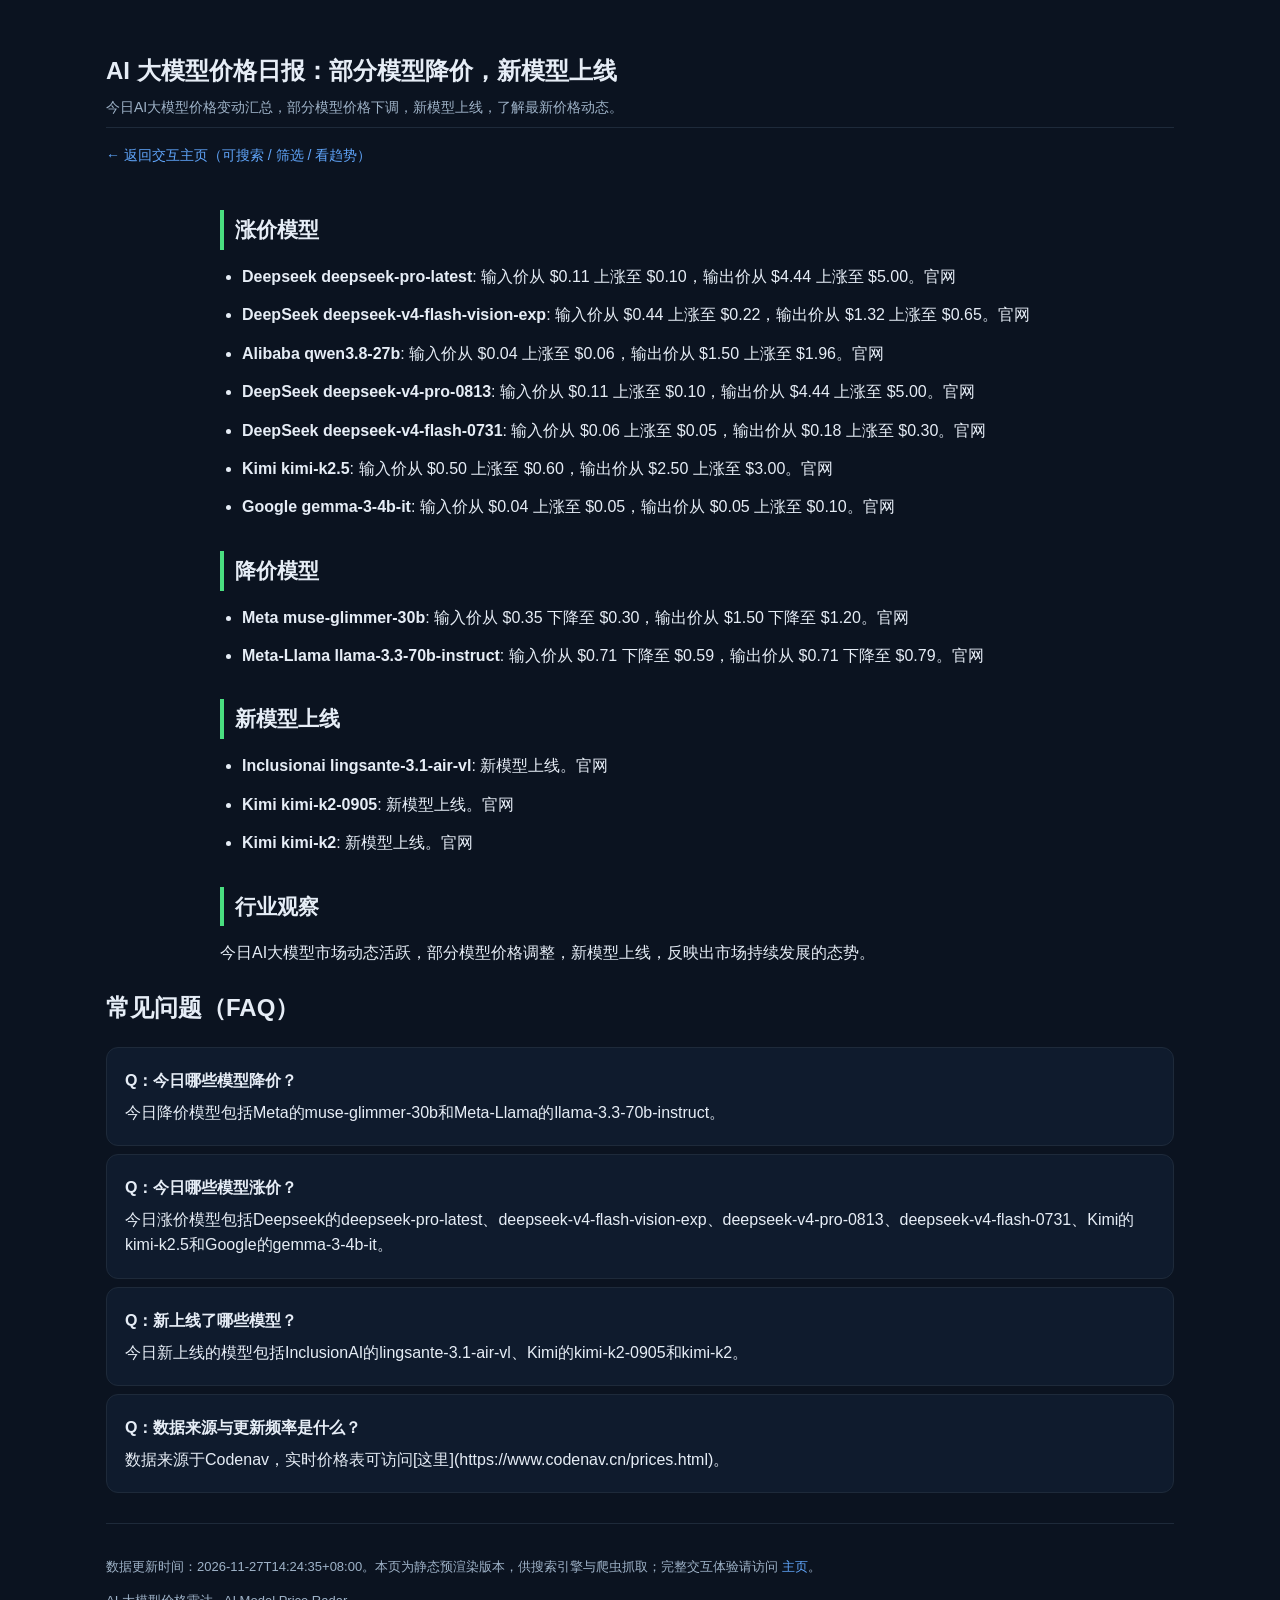
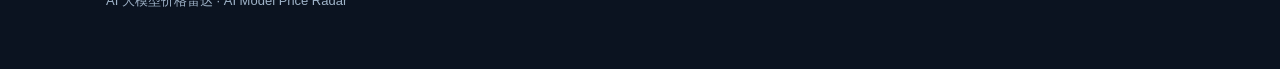
==== commit c2bc62fc: "chore(data): daily price update 2026-11-27" ====
--- a/website/article.html
+++ b/website/article.html
@@ -3,47 +3,44 @@
 <head>
 <meta charset="UTF-8">
 <meta name="viewport" content="width=device-width, initial-scale=1.0">
-<title>AI 大模型价格日报：多款模型价格变动，新模型上线</title>
-<meta name="description" content="今日AI大模型价格变动汇总，包括多款模型价格涨跌及新模型上线信息。">
-<meta name="keywords" content="AI大模型, 价格变动, 涨价, 降价, 新模型, Xiaomi, Reflection, Deepseek, Z.ai, Nvidia, Alibaba, Mistral">
-<meta property="og:title" content="AI 大模型价格日报：多款模型价格变动，新模型上线">
-<meta property="og:description" content="今日AI大模型价格变动汇总，包括多款模型价格涨跌及新模型上线信息。">
+<title>AI 大模型价格日报：部分模型降价，新模型上线</title>
+<meta name="description" content="今日AI大模型价格变动汇总，部分模型价格下调，新模型上线，了解最新价格动态。">
+<meta name="keywords" content="AI大模型, 价格变动, 降价, 涨价, 新模型, InclusionAI, DeepSeek, Alibaba, Meta, Google">
+<meta property="og:title" content="AI 大模型价格日报：部分模型降价，新模型上线">
+<meta property="og:description" content="今日AI大模型价格变动汇总，部分模型价格下调，新模型上线，了解最新价格动态。">
 <meta property="og:type" content="article">
 <link rel="canonical" href="https://www.codenav.cn/article.html">
-<script type="application/ld+json">{"@context": "https://schema.org", "@type": "Article", "headline": "AI 大模型价格日报：多款模型价格变动，新模型上线", "description": "今日AI大模型价格变动汇总，包括多款模型价格涨跌及新模型上线信息。", "datePublished": "2026-11-26", "dateModified": "2026-11-26", "author": {"@type": "Organization", "name": "AI 大模型价格雷达"}, "publisher": {"@type": "Organization", "name": "AI 大模型价格雷达"}, "mainEntityOfPage": {"@type": "WebPage", "@id": "https://www.codenav.cn/article.html"}}</script>
-<script type="application/ld+json">{"@context": "https://schema.org", "@type": "FAQPage", "mainEntity": [{"@type": "Question", "name": "今日哪些模型降价？", "acceptedAnswer": {"@type": "Answer", "text": "今日Deepseek deepseek-pro-latest、DeepSeek deepseek-v4-flash-0731、DeepSeek deepseek-v4-pro以及Alibaba qwen3.5-9b等模型降价。"}}, {"@type": "Question", "name": "今日哪些模型涨价？", "acceptedAnswer": {"@type": "Answer", "text": "今日Xiaomi mimo-v2.6-flash-mopd、Reflection beam-1.0-501b-a23b、Z.ai glm-5.3-flash、Nvidia nemotron-3.5-lightning、Alibaba qwen3.5-397b-a17b以及Z.ai glm-4.5-air等模型涨价。"}}, {"@type": "Question", "name": "今日新上线了哪些模型？", "acceptedAnswer": {"@type": "Answer", "text": "今日Mistral mistral-small-2603:batch、Mistral ministral-8b-2512:batch、Mistral mistral-large-2512:batch、Mistral codestral-2508:batch以及Tngtech deepseek-r1t2-chimera等模型新上线。"}}, {"@type": "Question", "name": "数据来源是什么？", "acceptedAnswer": {"@type": "Answer", "text": "数据来源于[CodeNav](https://www.codenav.cn)的实时价格表。"}}, {"@type": "Question", "name": "数据更新频率是多少？", "acceptedAnswer": {"@type": "Answer", "text": "数据更新频率为每日更新。"}}]}</script>
+<script type="application/ld+json">{"@context": "https://schema.org", "@type": "Article", "headline": "AI 大模型价格日报：部分模型降价，新模型上线", "description": "今日AI大模型价格变动汇总，部分模型价格下调，新模型上线，了解最新价格动态。", "datePublished": "2026-11-27", "dateModified": "2026-11-27", "author": {"@type": "Organization", "name": "AI 大模型价格雷达"}, "publisher": {"@type": "Organization", "name": "AI 大模型价格雷达"}, "mainEntityOfPage": {"@type": "WebPage", "@id": "https://www.codenav.cn/article.html"}}</script>
+<script type="application/ld+json">{"@context": "https://schema.org", "@type": "FAQPage", "mainEntity": [{"@type": "Question", "name": "今日哪些模型降价？", "acceptedAnswer": {"@type": "Answer", "text": "今日降价模型包括Meta的muse-glimmer-30b和Meta-Llama的llama-3.3-70b-instruct。"}}, {"@type": "Question", "name": "今日哪些模型涨价？", "acceptedAnswer": {"@type": "Answer", "text": "今日涨价模型包括Deepseek的deepseek-pro-latest、deepseek-v4-flash-vision-exp、deepseek-v4-pro-0813、deepseek-v4-flash-0731、Kimi的kimi-k2.5和Google的gemma-3-4b-it。"}}, {"@type": "Question", "name": "新上线了哪些模型？", "acceptedAnswer": {"@type": "Answer", "text": "今日新上线的模型包括InclusionAI的lingsante-3.1-air-vl、Kimi的kimi-k2-0905和kimi-k2。"}}, {"@type": "Question", "name": "数据来源与更新频率是什么？", "acceptedAnswer": {"@type": "Answer", "text": "数据来源于Codenav，实时价格表可访问[这里](https://www.codenav.cn/prices.html)。"}}]}</script>
 </head>
 <body>
 <div class="container">
-<header><h1>AI 大模型价格日报：多款模型价格变动，新模型上线</h1><p class="sub">今日AI大模型价格变动汇总，包括多款模型价格涨跌及新模型上线信息。</p></header>
+<header><h1>AI 大模型价格日报：部分模型降价，新模型上线</h1><p class="sub">今日AI大模型价格变动汇总，部分模型价格下调，新模型上线，了解最新价格动态。</p></header>
 <a class="back" href="https://www.codenav.cn/">← 返回交互主页（可搜索 / 筛选 / 看趋势）</a>
-<div class="article"><h2>涨价</h2>
+<div class="article"><h2>涨价模型</h2>
 <ul>
-<li><b>Xiaomi mimo-v2.6-flash-mopd</b>: 输入价从 $0.15 上涨至 $0.50，输出价从 $0.42 上涨至 $1.00。<a href="https://mimo.mi.com/" target="_blank" rel="noopener">官网</a></li>
-<li><b>Reflection beam-1.0-501b-a23b</b>: 输入价从 $0.25 上涨至 $0.30，输出价保持 $1.00。<a href="https://openrouter.ai/models/reflection/beam-1.0-501b-a23b" target="_blank" rel="noopener">官网</a></li>
-<li><b>Z.ai glm-5.3-flash</b>: 输入价从 $0.12 上涨至 $0.15，输出价从 $0.38 上涨至 $0.50。<a href="https://z.ai/" target="_blank" rel="noopener">官网</a></li>
-<li><b>Nvidia nemotron-3.5-lightning</b>: 输入价从 $0.05 上涨至 $0.07，输出价保持 $0.20。<a href="https://build.nvidia.com/" target="_blank" rel="noopener">官网</a></li>
-<li><b>Alibaba qwen3.5-397b-a17b</b>: 输入价从 $0.45 上涨至 $0.50，输出价从 $3.00 上涨至 $3.60。<a href="https://help.aliyun.com/zh/model-studio/models" target="_blank" rel="noopener">官网</a></li>
-<li><b>Z.ai glm-4.5-air</b>: 输入价从 $0.13 上涨至 $0.20，输出价从 $0.85 上涨至 $1.10。<a href="https://z.ai/" target="_blank" rel="noopener">官网</a></li>
+<li><b>Deepseek deepseek-pro-latest</b>: 输入价从 $0.11 上涨至 $0.10，输出价从 $4.44 上涨至 $5.00。<a href="https://api-docs.deepseek.com/quick_start/pricing" target="_blank" rel="noopener">官网</a></li>
+<li><b>DeepSeek deepseek-v4-flash-vision-exp</b>: 输入价从 $0.44 上涨至 $0.22，输出价从 $1.32 上涨至 $0.65。<a href="https://api-docs.deepseek.com/quick_start/pricing" target="_blank" rel="noopener">官网</a></li>
+<li><b>Alibaba qwen3.8-27b</b>: 输入价从 $0.04 上涨至 $0.06，输出价从 $1.50 上涨至 $1.96。<a href="https://help.aliyun.com/zh/model-studio/models" target="_blank" rel="noopener">官网</a></li>
+<li><b>DeepSeek deepseek-v4-pro-0813</b>: 输入价从 $0.11 上涨至 $0.10，输出价从 $4.44 上涨至 $5.00。<a href="https://api-docs.deepseek.com/quick_start/pricing" target="_blank" rel="noopener">官网</a></li>
+<li><b>DeepSeek deepseek-v4-flash-0731</b>: 输入价从 $0.06 上涨至 $0.05，输出价从 $0.18 上涨至 $0.30。<a href="https://api-docs.deepseek.com/quick_start/pricing" target="_blank" rel="noopener">官网</a></li>
+<li><b>Kimi kimi-k2.5</b>: 输入价从 $0.50 上涨至 $0.60，输出价从 $2.50 上涨至 $3.00。<a href="https://platform.moonshot.cn/" target="_blank" rel="noopener">官网</a></li>
+<li><b>Google gemma-3-4b-it</b>: 输入价从 $0.04 上涨至 $0.05，输出价从 $0.05 上涨至 $0.10。<a href="https://ai.google.dev/pricing" target="_blank" rel="noopener">官网</a></li>
 </ul>
-<h2>降价</h2>
+<h2>降价模型</h2>
 <ul>
-<li><b>Deepseek deepseek-pro-latest</b>: 输入价从 $0.10 下降至 $0.11，输出价从 $5.00 下降至 $4.44。<a href="https://api-docs.deepseek.com/quick_start/pricing" target="_blank" rel="noopener">官网</a></li>
-<li><b>DeepSeek deepseek-v4-flash-0731</b>: 输入价从 $0.05 下降至 $0.06，输出价从 $0.30 下降至 $0.18。<a href="https://api-docs.deepseek.com/quick_start/pricing" target="_blank" rel="noopener">官网</a></li>
-<li><b>DeepSeek deepseek-v4-pro</b>: 输入价从 $1.28 下降至 $0.89，输出价从 $2.56 下降至 $1.51。<a href="https://api-docs.deepseek.com/quick_start/pricing" target="_blank" rel="noopener">官网</a></li>
-<li><b>Alibaba qwen3.5-9b</b>: 输入价从 $0.17 下降至 $0.10，输出价保持 $0.25。<a href="https://help.aliyun.com/zh/model-studio/models" target="_blank" rel="noopener">官网</a></li>
+<li><b>Meta muse-glimmer-30b</b>: 输入价从 $0.35 下降至 $0.30，输出价从 $1.50 下降至 $1.20。<a href="https://www.llama.com/" target="_blank" rel="noopener">官网</a></li>
+<li><b>Meta-Llama llama-3.3-70b-instruct</b>: 输入价从 $0.71 下降至 $0.59，输出价从 $0.71 下降至 $0.79。<a href="https://www.llama.com/" target="_blank" rel="noopener">官网</a></li>
 </ul>
-<h2>新模型</h2>
+<h2>新模型上线</h2>
 <ul>
-<li><b>Mistral mistral-small-2603:batch</b>: 新模型上线。<a href="https://mistral.ai/products/pricing" target="_blank" rel="noopener">官网</a></li>
-<li><b>Mistral ministral-8b-2512:batch</b>: 新模型上线。<a href="https://mistral.ai/products/pricing" target="_blank" rel="noopener">官网</a></li>
-<li><b>Mistral mistral-large-2512:batch</b>: 新模型上线。<a href="https://mistral.ai/products/pricing" target="_blank" rel="noopener">官网</a></li>
-<li><b>Mistral codestral-2508:batch</b>: 新模型上线。<a href="https://mistral.ai/products/pricing" target="_blank" rel="noopener">官网</a></li>
-<li><b>Tngtech deepseek-r1t2-chimera</b>: 新模型上线。<a href="https://openrouter.ai/models/tngtech/deepseek-r1t2-chimera" target="_blank" rel="noopener">官网</a></li>
+<li><b>Inclusionai lingsante-3.1-air-vl</b>: 新模型上线。<a href="https://huggingface.co/inclusionAI" target="_blank" rel="noopener">官网</a></li>
+<li><b>Kimi kimi-k2-0905</b>: 新模型上线。<a href="https://platform.moonshot.cn/" target="_blank" rel="noopener">官网</a></li>
+<li><b>Kimi kimi-k2</b>: 新模型上线。<a href="https://platform.moonshot.cn/" target="_blank" rel="noopener">官网</a></li>
 </ul>
 <h2>行业观察</h2>
-<p>今日AI大模型市场动态活跃，多款模型价格调整，同时新模型的上线也预示着技术的不断进步和创新。</p></div>
-<h2>常见问题（FAQ）</h2><div class='faq'><div class='card'><p><b>Q：今日哪些模型降价？</b></p><p>今日Deepseek deepseek-pro-latest、DeepSeek deepseek-v4-flash-0731、DeepSeek deepseek-v4-pro以及Alibaba qwen3.5-9b等模型降价。</p></div><div class='card'><p><b>Q：今日哪些模型涨价？</b></p><p>今日Xiaomi mimo-v2.6-flash-mopd、Reflection beam-1.0-501b-a23b、Z.ai glm-5.3-flash、Nvidia nemotron-3.5-lightning、Alibaba qwen3.5-397b-a17b以及Z.ai glm-4.5-air等模型涨价。</p></div><div class='card'><p><b>Q：今日新上线了哪些模型？</b></p><p>今日Mistral mistral-small-2603:batch、Mistral ministral-8b-2512:batch、Mistral mistral-large-2512:batch、Mistral codestral-2508:batch以及Tngtech deepseek-r1t2-chimera等模型新上线。</p></div><div class='card'><p><b>Q：数据来源是什么？</b></p><p>数据来源于[CodeNav](https://www.codenav.cn)的实时价格表。</p></div><div class='card'><p><b>Q：数据更新频率是多少？</b></p><p>数据更新频率为每日更新。</p></div></div><style>
+<p>今日AI大模型市场动态活跃，部分模型价格调整，新模型上线，反映出市场持续发展的态势。</p></div>
+<h2>常见问题（FAQ）</h2><div class='faq'><div class='card'><p><b>Q：今日哪些模型降价？</b></p><p>今日降价模型包括Meta的muse-glimmer-30b和Meta-Llama的llama-3.3-70b-instruct。</p></div><div class='card'><p><b>Q：今日哪些模型涨价？</b></p><p>今日涨价模型包括Deepseek的deepseek-pro-latest、deepseek-v4-flash-vision-exp、deepseek-v4-pro-0813、deepseek-v4-flash-0731、Kimi的kimi-k2.5和Google的gemma-3-4b-it。</p></div><div class='card'><p><b>Q：新上线了哪些模型？</b></p><p>今日新上线的模型包括InclusionAI的lingsante-3.1-air-vl、Kimi的kimi-k2-0905和kimi-k2。</p></div><div class='card'><p><b>Q：数据来源与更新频率是什么？</b></p><p>数据来源于Codenav，实时价格表可访问[这里](https://www.codenav.cn/prices.html)。</p></div></div><style>
 :root{--bg:#0b1320;--panel:#0f1b2d;--border:#1e2a3a;--text:#e6edf6;--dim:#9fb3c8;--accent:#4ade80;--blue:#60a5fa}
 *{box-sizing:border-box}
 body{margin:0;font-family:-apple-system,BlinkMacSystemFont,'Segoe UI',Roboto,'PingFang SC','Microsoft YaHei',sans-serif;background:var(--bg);color:var(--text);line-height:1.6}
@@ -74,7 +71,7 @@
 .faq .card p{margin:6px 0}
 </style>
 <footer>
-<p>数据更新时间：2026-11-26T14:34:56+08:00。本页为静态预渲染版本，供搜索引擎与爬虫抓取；完整交互体验请访问 <a href="https://www.codenav.cn/">主页</a>。</p>
+<p>数据更新时间：2026-11-27T14:24:35+08:00。本页为静态预渲染版本，供搜索引擎与爬虫抓取；完整交互体验请访问 <a href="https://www.codenav.cn/">主页</a>。</p>
 <p>AI 大模型价格雷达 · AI Model Price Radar</p>
 </footer>
 </div>
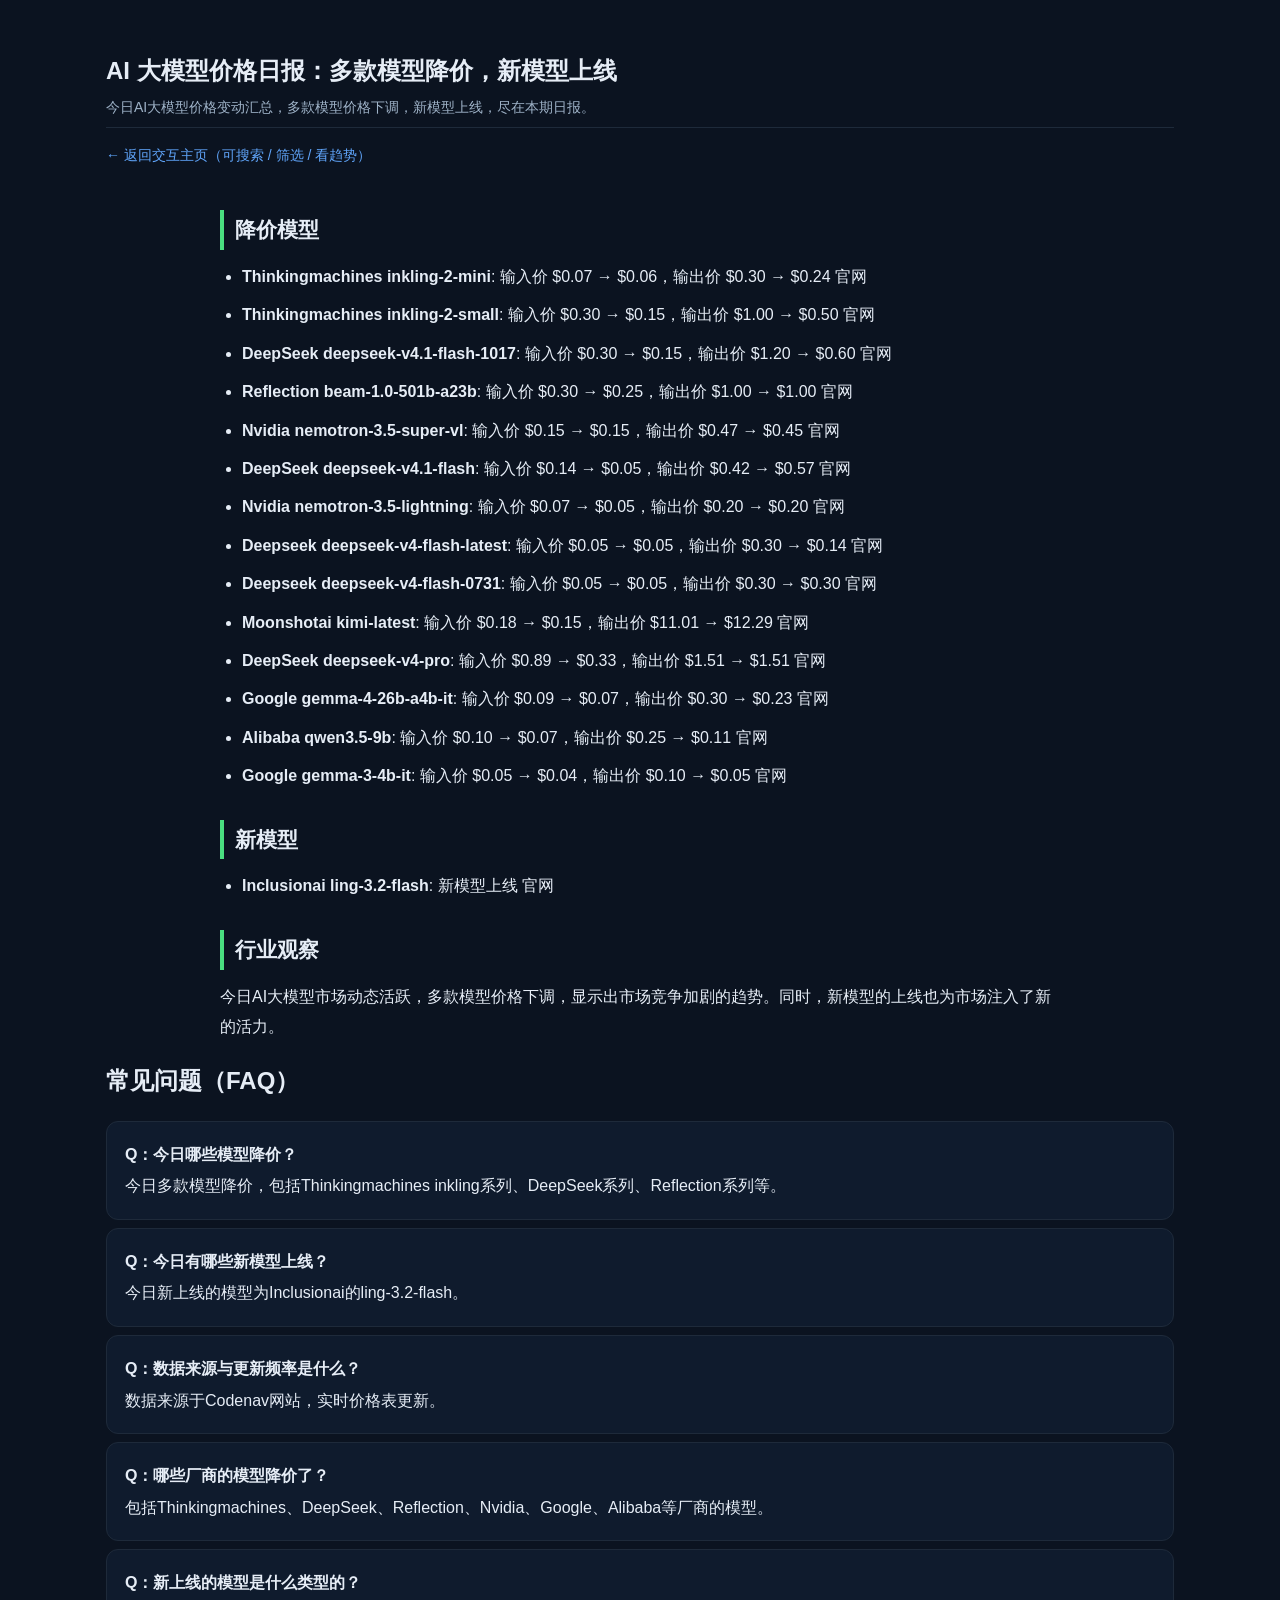
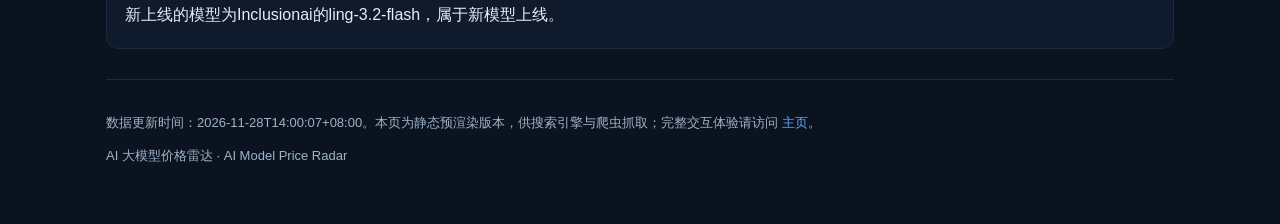
==== commit ec034016: "chore(data): daily price update 2026-11-28" ====
--- a/website/article.html
+++ b/website/article.html
@@ -3,44 +3,44 @@
 <head>
 <meta charset="UTF-8">
 <meta name="viewport" content="width=device-width, initial-scale=1.0">
-<title>AI 大模型价格日报：部分模型降价，新模型上线</title>
-<meta name="description" content="今日AI大模型价格变动汇总，部分模型价格下调，新模型上线，了解最新价格动态。">
-<meta name="keywords" content="AI大模型, 价格变动, 降价, 涨价, 新模型, InclusionAI, DeepSeek, Alibaba, Meta, Google">
-<meta property="og:title" content="AI 大模型价格日报：部分模型降价，新模型上线">
-<meta property="og:description" content="今日AI大模型价格变动汇总，部分模型价格下调，新模型上线，了解最新价格动态。">
+<title>AI 大模型价格日报：多款模型降价，新模型上线</title>
+<meta name="description" content="今日AI大模型价格变动汇总，多款模型价格下调，新模型上线，尽在本期日报。">
+<meta name="keywords" content="AI大模型, 价格变动, 降价, 涨价, 新模型, Thinkingmachines, Inclusionai, DeepSeek, Reflection, Nvidia, Google, Alibaba">
+<meta property="og:title" content="AI 大模型价格日报：多款模型降价，新模型上线">
+<meta property="og:description" content="今日AI大模型价格变动汇总，多款模型价格下调，新模型上线，尽在本期日报。">
 <meta property="og:type" content="article">
 <link rel="canonical" href="https://www.codenav.cn/article.html">
-<script type="application/ld+json">{"@context": "https://schema.org", "@type": "Article", "headline": "AI 大模型价格日报：部分模型降价，新模型上线", "description": "今日AI大模型价格变动汇总，部分模型价格下调，新模型上线，了解最新价格动态。", "datePublished": "2026-11-27", "dateModified": "2026-11-27", "author": {"@type": "Organization", "name": "AI 大模型价格雷达"}, "publisher": {"@type": "Organization", "name": "AI 大模型价格雷达"}, "mainEntityOfPage": {"@type": "WebPage", "@id": "https://www.codenav.cn/article.html"}}</script>
-<script type="application/ld+json">{"@context": "https://schema.org", "@type": "FAQPage", "mainEntity": [{"@type": "Question", "name": "今日哪些模型降价？", "acceptedAnswer": {"@type": "Answer", "text": "今日降价模型包括Meta的muse-glimmer-30b和Meta-Llama的llama-3.3-70b-instruct。"}}, {"@type": "Question", "name": "今日哪些模型涨价？", "acceptedAnswer": {"@type": "Answer", "text": "今日涨价模型包括Deepseek的deepseek-pro-latest、deepseek-v4-flash-vision-exp、deepseek-v4-pro-0813、deepseek-v4-flash-0731、Kimi的kimi-k2.5和Google的gemma-3-4b-it。"}}, {"@type": "Question", "name": "新上线了哪些模型？", "acceptedAnswer": {"@type": "Answer", "text": "今日新上线的模型包括InclusionAI的lingsante-3.1-air-vl、Kimi的kimi-k2-0905和kimi-k2。"}}, {"@type": "Question", "name": "数据来源与更新频率是什么？", "acceptedAnswer": {"@type": "Answer", "text": "数据来源于Codenav，实时价格表可访问[这里](https://www.codenav.cn/prices.html)。"}}]}</script>
+<script type="application/ld+json">{"@context": "https://schema.org", "@type": "Article", "headline": "AI 大模型价格日报：多款模型降价，新模型上线", "description": "今日AI大模型价格变动汇总，多款模型价格下调，新模型上线，尽在本期日报。", "datePublished": "2026-11-28", "dateModified": "2026-11-28", "author": {"@type": "Organization", "name": "AI 大模型价格雷达"}, "publisher": {"@type": "Organization", "name": "AI 大模型价格雷达"}, "mainEntityOfPage": {"@type": "WebPage", "@id": "https://www.codenav.cn/article.html"}}</script>
+<script type="application/ld+json">{"@context": "https://schema.org", "@type": "FAQPage", "mainEntity": [{"@type": "Question", "name": "今日哪些模型降价？", "acceptedAnswer": {"@type": "Answer", "text": "今日多款模型降价，包括Thinkingmachines inkling系列、DeepSeek系列、Reflection系列等。"}}, {"@type": "Question", "name": "今日有哪些新模型上线？", "acceptedAnswer": {"@type": "Answer", "text": "今日新上线的模型为Inclusionai的ling-3.2-flash。"}}, {"@type": "Question", "name": "数据来源与更新频率是什么？", "acceptedAnswer": {"@type": "Answer", "text": "数据来源于Codenav网站，实时价格表更新。"}}, {"@type": "Question", "name": "哪些厂商的模型降价了？", "acceptedAnswer": {"@type": "Answer", "text": "包括Thinkingmachines、DeepSeek、Reflection、Nvidia、Google、Alibaba等厂商的模型。"}}, {"@type": "Question", "name": "新上线的模型是什么类型的？", "acceptedAnswer": {"@type": "Answer", "text": "新上线的模型为Inclusionai的ling-3.2-flash，属于新模型上线。"}}]}</script>
 </head>
 <body>
 <div class="container">
-<header><h1>AI 大模型价格日报：部分模型降价，新模型上线</h1><p class="sub">今日AI大模型价格变动汇总，部分模型价格下调，新模型上线，了解最新价格动态。</p></header>
+<header><h1>AI 大模型价格日报：多款模型降价，新模型上线</h1><p class="sub">今日AI大模型价格变动汇总，多款模型价格下调，新模型上线，尽在本期日报。</p></header>
 <a class="back" href="https://www.codenav.cn/">← 返回交互主页（可搜索 / 筛选 / 看趋势）</a>
-<div class="article"><h2>涨价模型</h2>
+<div class="article"><h2>降价模型</h2>
 <ul>
-<li><b>Deepseek deepseek-pro-latest</b>: 输入价从 $0.11 上涨至 $0.10，输出价从 $4.44 上涨至 $5.00。<a href="https://api-docs.deepseek.com/quick_start/pricing" target="_blank" rel="noopener">官网</a></li>
-<li><b>DeepSeek deepseek-v4-flash-vision-exp</b>: 输入价从 $0.44 上涨至 $0.22，输出价从 $1.32 上涨至 $0.65。<a href="https://api-docs.deepseek.com/quick_start/pricing" target="_blank" rel="noopener">官网</a></li>
-<li><b>Alibaba qwen3.8-27b</b>: 输入价从 $0.04 上涨至 $0.06，输出价从 $1.50 上涨至 $1.96。<a href="https://help.aliyun.com/zh/model-studio/models" target="_blank" rel="noopener">官网</a></li>
-<li><b>DeepSeek deepseek-v4-pro-0813</b>: 输入价从 $0.11 上涨至 $0.10，输出价从 $4.44 上涨至 $5.00。<a href="https://api-docs.deepseek.com/quick_start/pricing" target="_blank" rel="noopener">官网</a></li>
-<li><b>DeepSeek deepseek-v4-flash-0731</b>: 输入价从 $0.06 上涨至 $0.05，输出价从 $0.18 上涨至 $0.30。<a href="https://api-docs.deepseek.com/quick_start/pricing" target="_blank" rel="noopener">官网</a></li>
-<li><b>Kimi kimi-k2.5</b>: 输入价从 $0.50 上涨至 $0.60，输出价从 $2.50 上涨至 $3.00。<a href="https://platform.moonshot.cn/" target="_blank" rel="noopener">官网</a></li>
-<li><b>Google gemma-3-4b-it</b>: 输入价从 $0.04 上涨至 $0.05，输出价从 $0.05 上涨至 $0.10。<a href="https://ai.google.dev/pricing" target="_blank" rel="noopener">官网</a></li>
+<li><b>Thinkingmachines inkling-2-mini</b>: 输入价 $0.07 → $0.06，输出价 $0.30 → $0.24 <a href="https://www.thinkingmachines.ai/" target="_blank" rel="noopener">官网</a></li>
+<li><b>Thinkingmachines inkling-2-small</b>: 输入价 $0.30 → $0.15，输出价 $1.00 → $0.50 <a href="https://www.thinkingmachines.ai/" target="_blank" rel="noopener">官网</a></li>
+<li><b>DeepSeek deepseek-v4.1-flash-1017</b>: 输入价 $0.30 → $0.15，输出价 $1.20 → $0.60 <a href="https://api-docs.deepseek.com/quick_start/pricing" target="_blank" rel="noopener">官网</a></li>
+<li><b>Reflection beam-1.0-501b-a23b</b>: 输入价 $0.30 → $0.25，输出价 $1.00 → $1.00 <a href="https://openrouter.ai/models/reflection/beam-1.0-501b-a23b" target="_blank" rel="noopener">官网</a></li>
+<li><b>Nvidia nemotron-3.5-super-vl</b>: 输入价 $0.15 → $0.15，输出价 $0.47 → $0.45 <a href="https://build.nvidia.com/" target="_blank" rel="noopener">官网</a></li>
+<li><b>DeepSeek deepseek-v4.1-flash</b>: 输入价 $0.14 → $0.05，输出价 $0.42 → $0.57 <a href="https://api-docs.deepseek.com/quick_start/pricing" target="_blank" rel="noopener">官网</a></li>
+<li><b>Nvidia nemotron-3.5-lightning</b>: 输入价 $0.07 → $0.05，输出价 $0.20 → $0.20 <a href="https://build.nvidia.com/" target="_blank" rel="noopener">官网</a></li>
+<li><b>Deepseek deepseek-v4-flash-latest</b>: 输入价 $0.05 → $0.05，输出价 $0.30 → $0.14 <a href="https://api-docs.deepseek.com/quick_start/pricing" target="_blank" rel="noopener">官网</a></li>
+<li><b>Deepseek deepseek-v4-flash-0731</b>: 输入价 $0.05 → $0.05，输出价 $0.30 → $0.30 <a href="https://api-docs.deepseek.com/quick_start/pricing" target="_blank" rel="noopener">官网</a></li>
+<li><b>Moonshotai kimi-latest</b>: 输入价 $0.18 → $0.15，输出价 $11.01 → $12.29 <a href="https://platform.moonshot.cn/" target="_blank" rel="noopener">官网</a></li>
+<li><b>DeepSeek deepseek-v4-pro</b>: 输入价 $0.89 → $0.33，输出价 $1.51 → $1.51 <a href="https://api-docs.deepseek.com/quick_start/pricing" target="_blank" rel="noopener">官网</a></li>
+<li><b>Google gemma-4-26b-a4b-it</b>: 输入价 $0.09 → $0.07，输出价 $0.30 → $0.23 <a href="https://ai.google.dev/pricing" target="_blank" rel="noopener">官网</a></li>
+<li><b>Alibaba qwen3.5-9b</b>: 输入价 $0.10 → $0.07，输出价 $0.25 → $0.11 <a href="https://help.aliyun.com/zh/model-studio/models" target="_blank" rel="noopener">官网</a></li>
+<li><b>Google gemma-3-4b-it</b>: 输入价 $0.05 → $0.04，输出价 $0.10 → $0.05 <a href="https://ai.google.dev/pricing" target="_blank" rel="noopener">官网</a></li>
 </ul>
-<h2>降价模型</h2>
+<h2>新模型</h2>
 <ul>
-<li><b>Meta muse-glimmer-30b</b>: 输入价从 $0.35 下降至 $0.30，输出价从 $1.50 下降至 $1.20。<a href="https://www.llama.com/" target="_blank" rel="noopener">官网</a></li>
-<li><b>Meta-Llama llama-3.3-70b-instruct</b>: 输入价从 $0.71 下降至 $0.59，输出价从 $0.71 下降至 $0.79。<a href="https://www.llama.com/" target="_blank" rel="noopener">官网</a></li>
-</ul>
-<h2>新模型上线</h2>
-<ul>
-<li><b>Inclusionai lingsante-3.1-air-vl</b>: 新模型上线。<a href="https://huggingface.co/inclusionAI" target="_blank" rel="noopener">官网</a></li>
-<li><b>Kimi kimi-k2-0905</b>: 新模型上线。<a href="https://platform.moonshot.cn/" target="_blank" rel="noopener">官网</a></li>
-<li><b>Kimi kimi-k2</b>: 新模型上线。<a href="https://platform.moonshot.cn/" target="_blank" rel="noopener">官网</a></li>
+<li><b>Inclusionai ling-3.2-flash</b>: 新模型上线 <a href="https://huggingface.co/inclusionAI" target="_blank" rel="noopener">官网</a></li>
 </ul>
 <h2>行业观察</h2>
-<p>今日AI大模型市场动态活跃，部分模型价格调整，新模型上线，反映出市场持续发展的态势。</p></div>
-<h2>常见问题（FAQ）</h2><div class='faq'><div class='card'><p><b>Q：今日哪些模型降价？</b></p><p>今日降价模型包括Meta的muse-glimmer-30b和Meta-Llama的llama-3.3-70b-instruct。</p></div><div class='card'><p><b>Q：今日哪些模型涨价？</b></p><p>今日涨价模型包括Deepseek的deepseek-pro-latest、deepseek-v4-flash-vision-exp、deepseek-v4-pro-0813、deepseek-v4-flash-0731、Kimi的kimi-k2.5和Google的gemma-3-4b-it。</p></div><div class='card'><p><b>Q：新上线了哪些模型？</b></p><p>今日新上线的模型包括InclusionAI的lingsante-3.1-air-vl、Kimi的kimi-k2-0905和kimi-k2。</p></div><div class='card'><p><b>Q：数据来源与更新频率是什么？</b></p><p>数据来源于Codenav，实时价格表可访问[这里](https://www.codenav.cn/prices.html)。</p></div></div><style>
+<p>今日AI大模型市场动态活跃，多款模型价格下调，显示出市场竞争加剧的趋势。同时，新模型的上线也为市场注入了新的活力。</p></div>
+<h2>常见问题（FAQ）</h2><div class='faq'><div class='card'><p><b>Q：今日哪些模型降价？</b></p><p>今日多款模型降价，包括Thinkingmachines inkling系列、DeepSeek系列、Reflection系列等。</p></div><div class='card'><p><b>Q：今日有哪些新模型上线？</b></p><p>今日新上线的模型为Inclusionai的ling-3.2-flash。</p></div><div class='card'><p><b>Q：数据来源与更新频率是什么？</b></p><p>数据来源于Codenav网站，实时价格表更新。</p></div><div class='card'><p><b>Q：哪些厂商的模型降价了？</b></p><p>包括Thinkingmachines、DeepSeek、Reflection、Nvidia、Google、Alibaba等厂商的模型。</p></div><div class='card'><p><b>Q：新上线的模型是什么类型的？</b></p><p>新上线的模型为Inclusionai的ling-3.2-flash，属于新模型上线。</p></div></div><style>
 :root{--bg:#0b1320;--panel:#0f1b2d;--border:#1e2a3a;--text:#e6edf6;--dim:#9fb3c8;--accent:#4ade80;--blue:#60a5fa}
 *{box-sizing:border-box}
 body{margin:0;font-family:-apple-system,BlinkMacSystemFont,'Segoe UI',Roboto,'PingFang SC','Microsoft YaHei',sans-serif;background:var(--bg);color:var(--text);line-height:1.6}
@@ -71,7 +71,7 @@
 .faq .card p{margin:6px 0}
 </style>
 <footer>
-<p>数据更新时间：2026-11-27T14:24:35+08:00。本页为静态预渲染版本，供搜索引擎与爬虫抓取；完整交互体验请访问 <a href="https://www.codenav.cn/">主页</a>。</p>
+<p>数据更新时间：2026-11-28T14:00:07+08:00。本页为静态预渲染版本，供搜索引擎与爬虫抓取；完整交互体验请访问 <a href="https://www.codenav.cn/">主页</a>。</p>
 <p>AI 大模型价格雷达 · AI Model Price Radar</p>
 </footer>
 </div>
